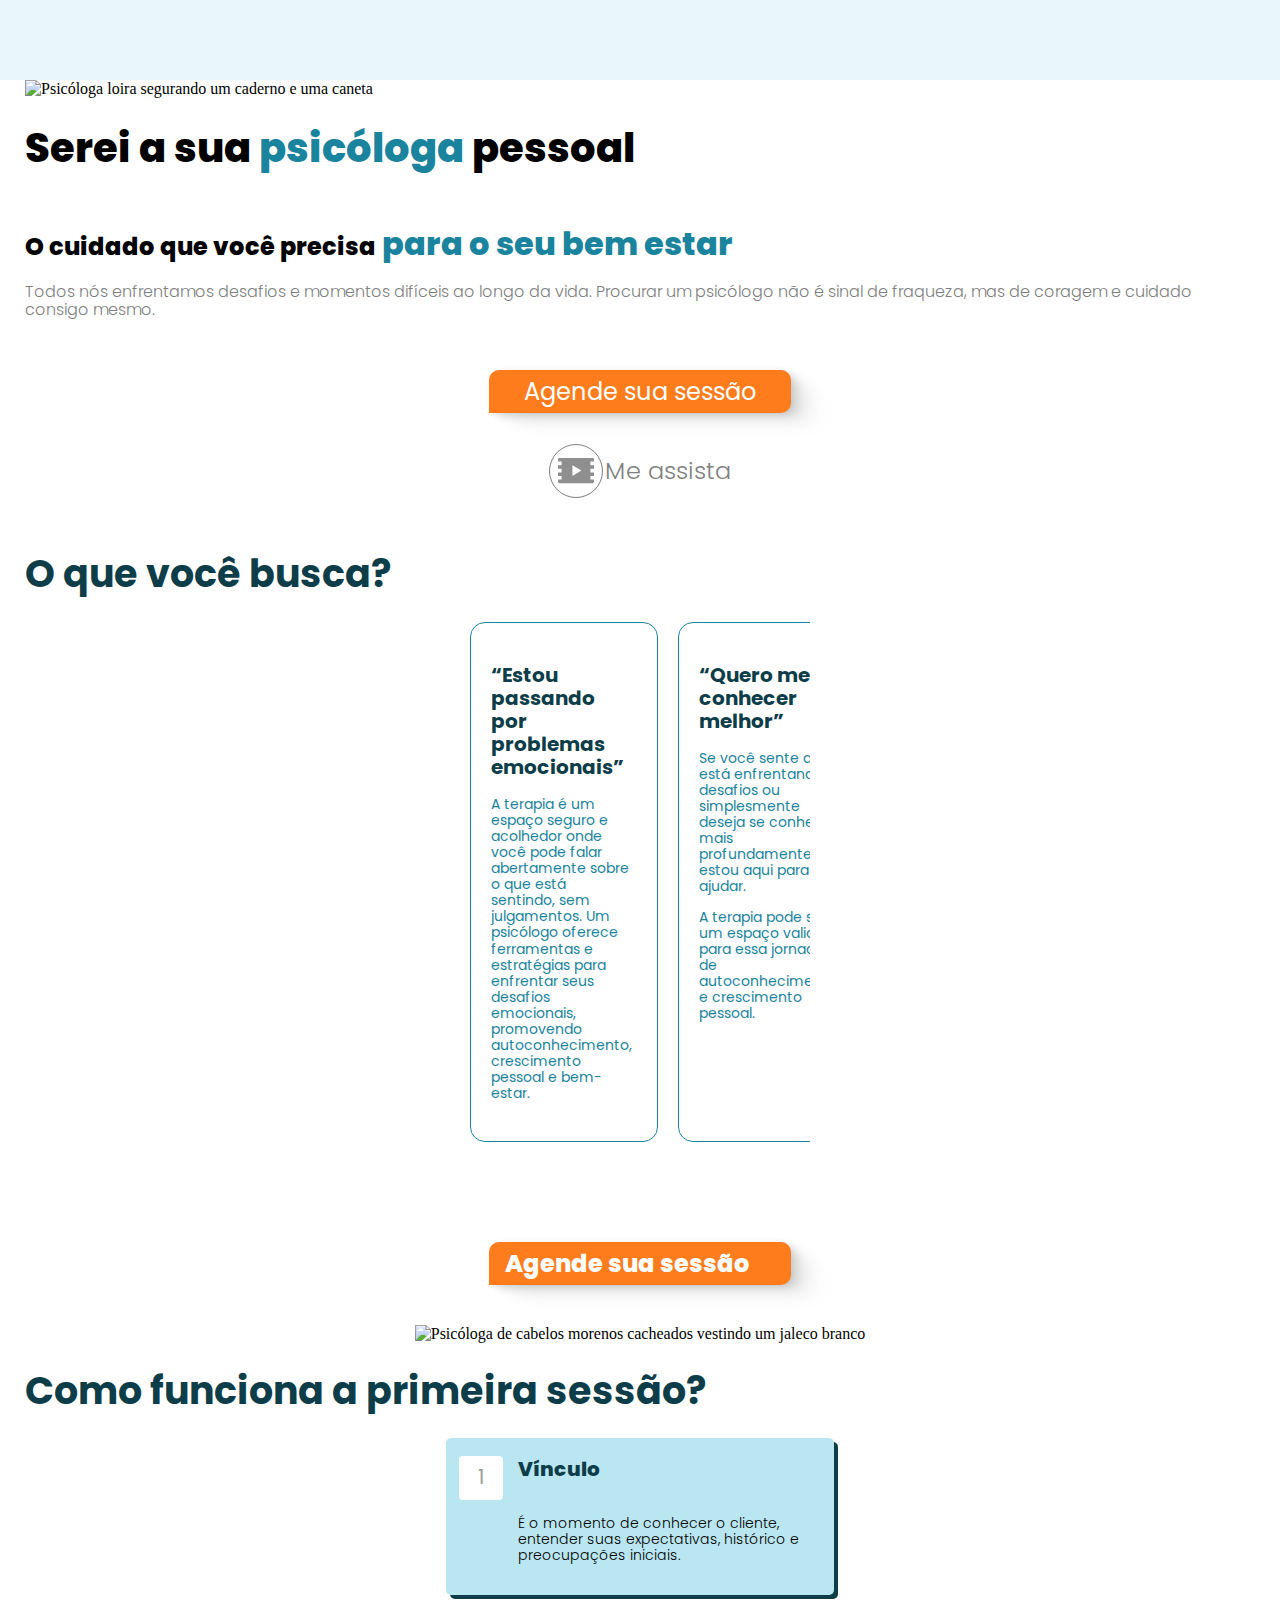
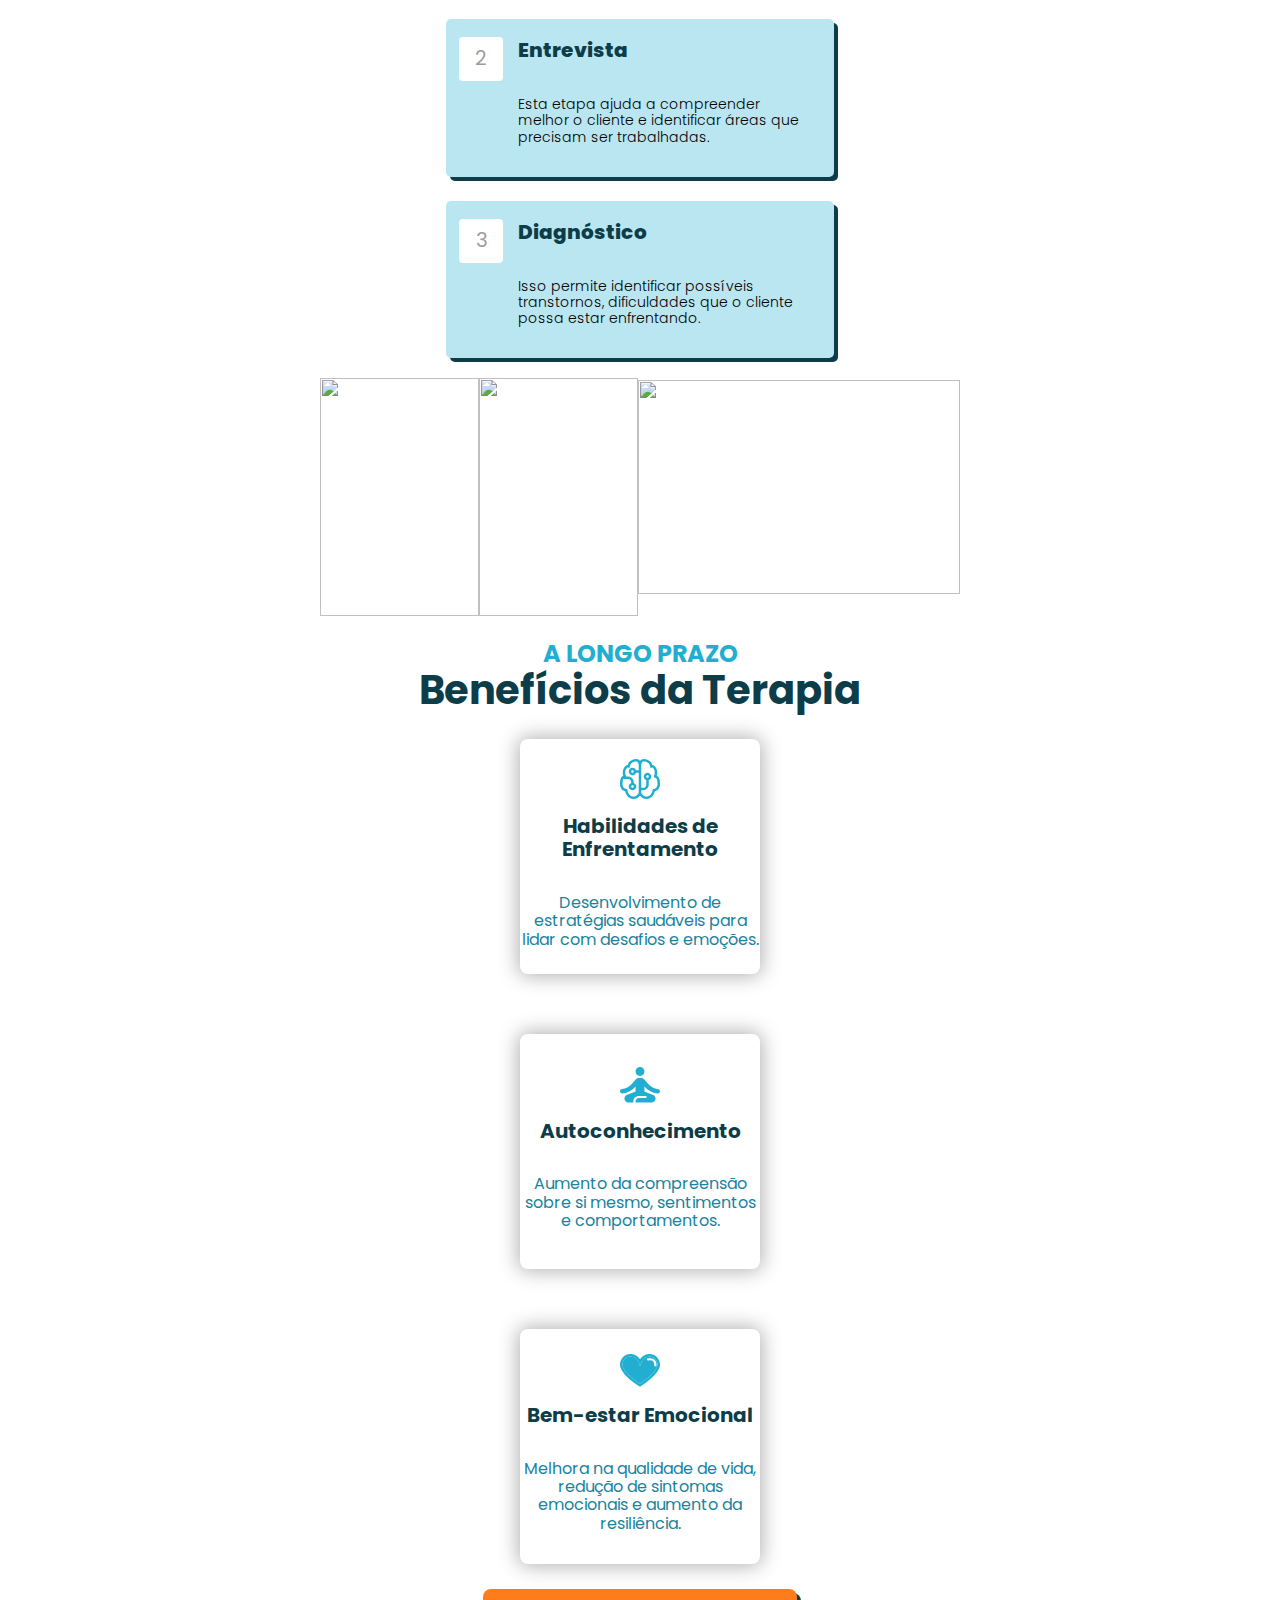
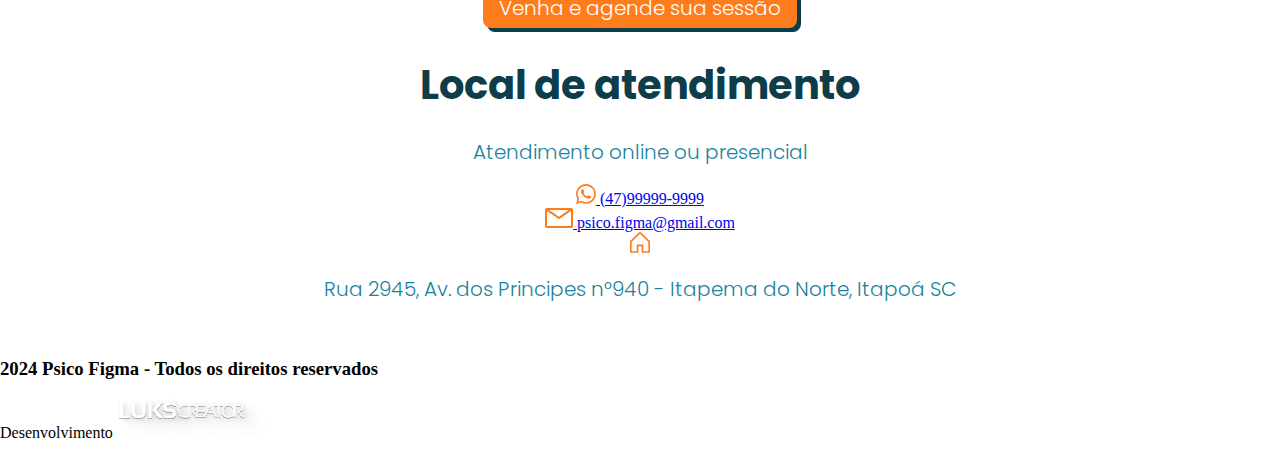
==== index.html @ 9c69c6af "Resolvendo Erro 404, index fora" ====
<!DOCTYPE html>
<html lang="pt-br">
<head>
    <meta charset="UTF-8">
    <meta name="viewport" content="width=device-width, initial-scale=1.0">
    <link rel="stylesheet" href="src/assets/styles/normalize.css">
    <link rel="stylesheet" href="src/assets/styles/index.css">
    <link rel="shortcut icon" href="src/assets/icons/favicon.ico" type="image/x-icon">
    <title>| PsicoFigma |</title>
</head>
<body>
    <header></header>
    <section id="apresentacao">
        <img src="assets/img/psicologa-loira-bg-gr-azul.png" alt="Psicóloga loira segurando um caderno e uma caneta">
        <div class="container_apresentacao">
            <h1 class="apresentacao__titulo">Serei a sua <span>psicóloga</span> pessoal</h1>
            <h2 class="apresentacao__subtitulo"><span>O cuidado que você precisa</span> para o seu bem estar</h2>
            <p class="apresentacao__texto">Todos nós enfrentamos desafios e momentos difíceis ao longo da vida. Procurar um psicólogo não é sinal de fraqueza, mas de coragem e cuidado consigo mesmo.</p>
            <a href="" class="btn__agenda btn-apresentacao">Agende sua sessão</a>
            <div class="btn__video">
                <svg width="54" height="54" viewBox="0 0 54 54" fill="none" xmlns="http://www.w3.org/2000/svg">
                    <path d="M45 17.6V15.4382C45.0002 15.2493 44.9632 15.0621 44.891 14.8875C44.8188 14.7129 44.7129 14.5543 44.5793 14.4207C44.4457 14.2871 44.2871 14.1812 44.1125 14.109C43.9379 14.0368 43.7507 13.9998 43.5618 14H10.4418C10.2527 13.9998 10.0654 14.0368 9.8906 14.1089C9.7158 14.1811 9.55692 14.2869 9.42304 14.4205C9.28916 14.554 9.18289 14.7127 9.1103 14.8873C9.03772 15.0619 9.00024 15.2491 9 15.4382V17.6H12.6V21.2H9V24.8H12.6V28.4H9V32H12.6V35.6H9V37.7582C8.99976 37.9476 9.0369 38.1352 9.10927 38.3102C9.18164 38.4853 9.28784 38.6443 9.42177 38.7782C9.5557 38.9122 9.71473 39.0184 9.88977 39.0907C10.0648 39.1631 10.2524 39.2002 10.4418 39.2H43.5618C43.7509 39.1998 43.9381 39.1623 44.1127 39.0897C44.2873 39.0171 44.446 38.9108 44.5795 38.777C44.7131 38.6431 44.8189 38.4842 44.8911 38.3094C44.9632 38.1346 45.0002 37.9473 45 37.7582V35.6H41.4V32H45V28.4H41.4V24.8H45V21.2H41.4V17.6H45ZM23.4 32V21.2L32.4 26.6L23.4 32Z" fill="#8F8F8F"/>
                <circle cx="27" cy="27" r="26.5" stroke="#7F7F7F"/>
                </svg>
                <p>Me assista</p>
            </div>
        </div>
    </section>
    <main>
        <section id="buscaPsicologa">
            <h1 class="busca__titulo">O que você busca?</h1>
            <div class="container__card">
                <div id="card__slider">
                    <div class="card_buscar">
                        <h2 class="buscar__descricao">“Estou passando por
                            problemas emocionais”</h2>
                        <p class="card__solucao">A terapia é um espaço seguro e acolhedor onde você pode falar abertamente sobre o que está sentindo, sem julgamentos. Um psicólogo oferece ferramentas e estratégias para enfrentar seus desafios emocionais, promovendo autoconhecimento, crescimento pessoal e bem-estar.</p>
                    </div>
                    <div class="card_buscar">
                        <h2 class="buscar__descricao">“Quero me conhecer
                            melhor”</h2>
                            <p class="card__solucao">Se você sente que está enfrentando desafios ou simplesmente deseja se conhecer mais profundamente, estou aqui para ajudar.</p>
                            <p class="card__solucao">A terapia pode ser um espaço valioso para essa jornada de autoconhecimento e crescimento pessoal.</p>
                    </div>
                </div>
                <a href="" class="btn__agenda btn-buscar">Agende sua sessão</a>
            </div>
            <div class="psicologa">
                <img src="assets/img/psicologa-morena.png" alt="Psicóloga de cabelos morenos cacheados vestindo um jaleco branco">
            </div>
        </section>
        <section id="primeiraSessao">
            <h1 class="ps__titulo">Como funciona a primeira sessão?</h1>
            <div class="container__pSessao">
                <div class="pSessao__cards">
                    <div class="card__item">
                        <div class="num_espaco"><span>1</span></div>
                        <div class="item__session">
                            <h3>Vínculo</h3>
                            <p>É o momento de conhecer o cliente, entender suas expectativas, histórico e preocupações iniciais.</p>
                        </div>
                    </div>
                    <span><img src="assets/img/flecha.png" alt="Flecha para o outro card"></span>
                    <div class="card__item">
                        <div class="num_espaco"><span>2</span></div>
                        <div class="item__session">
                            <h3>Entrevista</h3>
                            <p>Esta etapa ajuda a compreender melhor o cliente e identificar áreas que precisam ser trabalhadas.</p>
                        </div>
                    </div>
                    <span><img src="assets/img/flecha.png" alt="Flecha para o outro card"></span>
                    <div class="card__item">
                        <div class="num_espaco"><span>3</span></div>
                        <div class="item__session">
                            <h3>Diagnóstico</h3>
                            <p>Isso permite identificar possíveis transtornos, dificuldades que o cliente possa estar enfrentando.</p>
                        </div>
                    </div>
                </div>
                <div class="container_grid__img">
                    <img class="priImg" src="assets/img/terapia-vista-de-cima.png" alt="">
                    <img class="segImg" src="assets/img/terapia-identificando.png" alt="">
                    <img class="treImg" src="assets/img/terapia-diagnostico.png" alt="">
                </div>
            </div>
        </section>
        <section id="beneficios">
            <h3>A LONGO PRAZO</h3>
            <h1>Benefícios da Terapia</h1>
            <div class="beneficios_card_container">
                <div class="beneficios__card">
                    <svg width="40" height="40" viewBox="0 0 40 40" fill="none" xmlns="http://www.w3.org/2000/svg">
                        <path d="M10.325 1.98352C12.0291 0.690644 14.111 -0.00597107 16.25 0.00101571C16.9885 -0.0148537 17.7191 0.155457 18.3745 0.496246C19.0298 0.837035 19.5889 1.33733 20 1.95102C20.4111 1.33733 20.9702 0.837035 21.6255 0.496246C22.2809 0.155457 23.0115 -0.0148537 23.75 0.00101571C25.889 -0.00597107 27.9709 0.690644 29.675 1.98352C30.9875 3.00352 32 4.41602 32.3575 6.12352C33.1775 6.18602 33.9275 6.52602 34.5575 7.03852C35.5125 7.81352 36.2075 8.97602 36.645 10.206C37.33 12.1185 37.515 14.556 36.805 16.631C36.985 16.716 37.1617 16.816 37.335 16.931C38.0225 17.3885 38.545 18.0435 38.93 18.816C39.6875 20.3285 40 22.4385 40 25.001C40 27.8535 38.9125 29.7685 37.5325 30.951C36.7684 31.6039 35.8682 32.078 34.8975 32.3385C34.6475 33.7335 33.9475 35.3485 32.85 36.7185C31.425 38.506 29.215 40.001 26.25 40.001C23.9 40.001 22.03 38.701 20.815 37.426C20.5234 37.1227 20.2511 36.8012 20 36.4635C19.7489 36.8012 19.4766 37.1227 19.185 37.426C17.97 38.701 16.1025 40.001 13.75 40.001C10.785 40.001 8.5775 38.506 7.15 36.7185C6.12465 35.4448 5.42222 33.9421 5.1025 32.3385C4.13182 32.078 3.23158 31.6039 2.4675 30.951C1.0875 29.7685 0 27.851 0 25.001C0 22.4385 0.315 20.326 1.07 18.816C1.42583 18.0571 1.97612 17.4059 2.665 16.9285C2.83553 16.8195 3.01253 16.721 3.195 16.6335C2.485 14.5535 2.67 12.1185 3.355 10.206C3.7925 8.97602 4.4875 7.81352 5.4425 7.03852C6.0725 6.52602 6.8225 6.18852 7.6425 6.12352C8.0025 4.41602 9.0125 3.00352 10.325 1.98352ZM18.75 6.25102V6.22602L18.745 6.10102C18.7097 5.44908 18.58 4.80571 18.36 4.19102C18.2064 3.72572 17.9412 3.30514 17.5875 2.96602C17.2182 2.64447 16.7391 2.47788 16.25 2.50102C14.6671 2.49376 13.1253 3.00477 11.86 3.95602C10.7 4.85852 10 6.08102 10 7.50102C9.99985 7.69898 9.95269 7.89407 9.86239 8.07024C9.77209 8.2464 9.64125 8.3986 9.48063 8.51431C9.32 8.63002 9.13419 8.70592 8.9385 8.73577C8.7428 8.76562 8.54282 8.74857 8.355 8.68602C7.885 8.53102 7.465 8.61852 7.0175 8.97852C6.5275 9.37852 6.05 10.0885 5.7075 11.046C5.01 13.001 5.0825 15.3685 6.04 16.8085C6.17675 17.0136 6.24981 17.2545 6.25 17.501H8.125C9.61684 17.501 11.0476 18.0937 12.1025 19.1485C13.1574 20.2034 13.75 21.6342 13.75 23.126V23.9635C14.584 24.2584 15.2869 24.8386 15.7345 25.6016C16.1821 26.3646 16.3456 27.2613 16.196 28.1332C16.0464 29.0051 15.5934 29.796 14.9171 30.3661C14.2407 30.9363 13.3846 31.2491 12.5 31.2491C11.6154 31.2491 10.7593 30.9363 10.0829 30.3661C9.40659 29.796 8.95359 29.0051 8.80401 28.1332C8.65442 27.2613 8.81786 26.3646 9.26546 25.6016C9.71306 24.8386 10.416 24.2584 11.25 23.9635V23.126C11.25 21.401 9.85 20.001 8.125 20.001H3.75C3.60056 20.0007 3.45238 19.9736 3.3125 19.921L3.305 19.936C2.81 20.9235 2.5 22.5635 2.5 25.001C2.5 27.1485 3.2875 28.3585 4.095 29.051C4.9625 29.796 5.925 30.001 6.25 30.001C6.58152 30.001 6.89946 30.1327 7.13388 30.3671C7.3683 30.6016 7.5 30.9195 7.5 31.251C7.5 32.171 8 33.7785 9.1 35.1585C10.1725 36.496 11.715 37.501 13.75 37.501C15.15 37.501 16.405 36.7185 17.375 35.701C17.8525 35.201 18.225 34.6835 18.4675 34.2585C18.5776 34.0699 18.6721 33.8726 18.75 33.6685V13.751H16.0375C15.7426 14.585 15.1624 15.288 14.3994 15.7356C13.6364 16.1832 12.7397 16.3466 11.8678 16.197C10.996 16.0474 10.205 15.5944 9.63487 14.9181C9.06469 14.2418 8.75197 13.3856 8.75197 12.501C8.75197 11.6164 9.06469 10.7603 9.63487 10.0839C10.205 9.40761 10.996 8.95461 11.8678 8.80502C12.7397 8.65543 13.6364 8.81888 14.3994 9.26648C15.1624 9.71407 15.7426 10.417 16.0375 11.251H18.75V6.25102ZM21.25 31.2485V33.666L21.28 33.7485C21.3267 33.8735 21.41 34.0427 21.53 34.256C21.7775 34.681 22.1475 35.1985 22.6225 35.6985C23.595 36.716 24.8525 37.4985 26.25 37.4985C28.285 37.4985 29.8275 36.4935 30.9 35.156C32 33.776 32.5 32.1685 32.5 31.2485C32.5 30.917 32.6317 30.5991 32.8661 30.3646C33.1005 30.1302 33.4185 29.9985 33.75 29.9985C34.075 29.9985 35.0375 29.7935 35.905 29.0485C36.7125 28.356 37.5 27.146 37.5 24.9985C37.5 22.561 37.1875 20.9235 36.695 19.9335C36.5326 19.5634 36.2735 19.2439 35.945 19.0085C35.6633 18.829 35.3338 18.7392 35 18.751C34.7739 18.7509 34.5521 18.6895 34.3581 18.5732C34.1642 18.457 34.0054 18.2904 33.8987 18.091C33.7919 17.8917 33.7413 17.6671 33.7521 17.4413C33.7629 17.2154 33.8347 16.9968 33.96 16.8085C34.92 15.3685 34.99 13.001 34.2925 11.046C33.95 10.0885 33.4725 9.37602 32.9825 8.97852C32.535 8.61852 32.115 8.52852 31.645 8.68602C31.4572 8.74857 31.2572 8.76562 31.0615 8.73577C30.8658 8.70592 30.68 8.63002 30.5194 8.51431C30.3588 8.3986 30.2279 8.2464 30.1376 8.07024C30.0473 7.89407 30.0002 7.69898 30 7.50102C30 6.08102 29.3 4.85852 28.1375 3.95602C26.8729 3.00529 25.3321 2.4943 23.75 2.50102C23.2609 2.47788 22.7818 2.64447 22.4125 2.96602C22.0579 3.30486 21.7918 3.72547 21.6375 4.19102C21.4004 4.84427 21.2695 5.53133 21.25 6.22602V28.751H23.125C24.85 28.751 26.25 27.351 26.25 25.626V21.0385C25.416 20.7436 24.7131 20.1634 24.2655 19.4004C23.8179 18.6374 23.6544 17.7407 23.804 16.8689C23.9536 15.997 24.4066 15.2061 25.0829 14.6359C25.7593 14.0657 26.6154 13.753 27.5 13.753C28.3846 13.753 29.2407 14.0657 29.9171 14.6359C30.5934 15.2061 31.0464 15.997 31.196 16.8689C31.3456 17.7407 31.1821 18.6374 30.7345 19.4004C30.2869 20.1634 29.584 20.7436 28.75 21.0385V25.626C28.75 27.1179 28.1574 28.5486 27.1025 29.6035C26.0476 30.6584 24.6168 31.251 23.125 31.251L21.25 31.2485ZM11.25 12.501C11.25 12.8325 11.3817 13.1505 11.6161 13.3849C11.8505 13.6193 12.1685 13.751 12.5 13.751C12.8315 13.751 13.1495 13.6193 13.3839 13.3849C13.6183 13.1505 13.75 12.8325 13.75 12.501C13.75 12.1695 13.6183 11.8516 13.3839 11.6171C13.1495 11.3827 12.8315 11.251 12.5 11.251C12.1685 11.251 11.8505 11.3827 11.6161 11.6171C11.3817 11.8516 11.25 12.1695 11.25 12.501ZM27.5 18.751C27.8315 18.751 28.1495 18.6193 28.3839 18.3849C28.6183 18.1505 28.75 17.8325 28.75 17.501C28.75 17.1695 28.6183 16.8516 28.3839 16.6171C28.1495 16.3827 27.8315 16.251 27.5 16.251C27.1685 16.251 26.8505 16.3827 26.6161 16.6171C26.3817 16.8516 26.25 17.1695 26.25 17.501C26.25 17.8325 26.3817 18.1505 26.6161 18.3849C26.8505 18.6193 27.1685 18.751 27.5 18.751ZM12.5 26.251C12.1685 26.251 11.8505 26.3827 11.6161 26.6171C11.3817 26.8516 11.25 27.1695 11.25 27.501C11.25 27.8325 11.3817 28.1505 11.6161 28.3849C11.8505 28.6193 12.1685 28.751 12.5 28.751C12.8315 28.751 13.1495 28.6193 13.3839 28.3849C13.6183 28.1505 13.75 27.8325 13.75 27.501C13.75 27.1695 13.6183 26.8516 13.3839 26.6171C13.1495 26.3827 12.8315 26.251 12.5 26.251Z" fill="#22AED1"/>
                    </svg>
                    <h2>Habilidades de Enfrentamento</h2>
                    <p>Desenvolvimento de estratégias saudáveis para lidar com desafios e emoções.</p>
                </div>
                <div class="beneficios__card">
                    <svg width="40" height="36" viewBox="0 0 40 36" fill="none" xmlns="http://www.w3.org/2000/svg">
                        <path d="M20 8.88889C22.4546 8.88889 24.4444 6.89904 24.4444 4.44444C24.4444 1.98985 22.4546 0 20 0C17.5454 0 15.5555 1.98985 15.5555 4.44444C15.5555 6.89904 17.5454 8.88889 20 8.88889Z" fill="#22AED1"/>
                        <path d="M40 24.3111C40 23.2 39.2 22.2444 38.1111 22.1333C33.9333 21.6666 30.3555 19.6222 27.5555 16.2889L24.5778 12.7333C23.7333 11.6889 22.4889 11.1111 21.1778 11.1111H18.8444C17.5333 11.1111 16.2889 11.6889 15.4444 12.7111L12.4666 16.2666C9.68887 19.6 6.08887 21.6444 1.91109 22.1111C0.799979 22.2444 -2.09808e-05 23.2 -2.09808e-05 24.3111C-2.09808e-05 25.6444 1.17776 26.6889 2.51109 26.5333C7.6222 25.9333 12.1111 23.4444 15.5555 19.4444V24.4444L7.19998 27.7778C5.75553 28.3555 4.6222 29.6222 4.46665 31.1778C4.41074 31.7309 4.4714 32.2896 4.6447 32.8178C4.81801 33.346 5.10012 33.832 5.47282 34.2445C5.84553 34.657 6.30056 34.9868 6.80857 35.2126C7.31657 35.4384 7.86627 35.5552 8.4222 35.5555H13.3333V34.4444C13.3333 32.971 13.9186 31.5579 14.9605 30.516C16.0024 29.4742 17.4154 28.8889 18.8889 28.8889H25.5555C26.1778 28.8889 26.6666 29.3778 26.6666 30C26.6666 30.6222 26.1778 31.1111 25.5555 31.1111H18.8889C17.0444 31.1111 15.5555 32.6 15.5555 34.4444V35.5555H31.3333C33.2222 35.5555 35 34.3555 35.4444 32.5111C35.9111 30.5333 34.8444 28.6 33.0444 27.8889L24.4444 24.4444V19.4444C27.9111 23.4444 32.3778 25.9111 37.4889 26.5333C38.8222 26.6666 40 25.6444 40 24.3111Z" fill="#22AED1"/>
                    </svg>                    
                    <h2>Autoconhecimento</h2>
                    <p>Aumento da compreensão sobre si mesmo, sentimentos e comportamentos.</p>
                </div>
                <div class="beneficios__card">
                    <svg width="40" height="33" viewBox="0 0 40 33" fill="none" xmlns="http://www.w3.org/2000/svg">
                        <path d="M29.25 0C27 0 22.5 1.25 20 5.25C17.5 1.25 13 0 10.5 0C4.75 0 0 4.75 0 10.5C0 20.5 18.5 31.75 19.25 32.25L20 32.75L20.75 32.25C21.5 31.75 40 20.25 40 10.5C40 4.75 35.25 0 29.25 0ZM20 29.75C14.5 26.25 2.5 17.25 2.5 10.5C2.5 6 6.25 2.5 10.5 2.5C10.75 2.5 16.75 2.75 18.75 8.5L20 12L21.25 8.5C23.25 2.75 29.25 2.5 29.5 2.5C33.75 2.5 37.5 6 37.5 10.5C37.5 17.25 25.5 26.25 20 29.75Z" fill="#22AED1"/>
                        <path d="M20 29.75C14.5 26.25 2.5 17.25 2.5 10.5C2.5 6 6.25 2.5 10.5 2.5C10.75 2.5 16.75 2.75 18.75 8.5L20 12L21.25 8.5C23.25 2.75 29.25 2.5 29.5 2.5C33.75 2.5 37.5 6 37.5 10.5C37.5 17.25 25.5 26.25 20 29.75Z" fill="#22AED1"/>
                        <path d="M35.3756 11.4045C35.3756 8.86916 35.0587 4.43249 28.0868 5.38333" stroke="white" stroke-width="2.22774" stroke-linecap="round"/>
                    </svg>                    
                    <h2>Bem-estar Emocional</h2>
                    <p>Melhora na qualidade de vida, redução de sintomas emocionais e aumento da resiliência.</p>
                </div>
            </div>
            <a href="" class="btn__agenda btn-beneficios">Venha e agende sua sessão</a>
            <img class="beneficios__img_decorativa" src="assets/img/resolvendo-problema.png" alt="Pessoas confusas que após um tempo conseguem se estabilizar mentalmente.">
            <img class="beneficios__img_decorativa" src="assets/img/crescendo-mentalidade.png" alt="cérebro">
        </section>
        <section id="atendimento">
            <h2>Local de atendimento</h2>
            <p>Atendimento online ou presencial</p>
            <div class="referencias_atendimento">
                <div class="whatsapp">
                    <a href="tel:(47)99999-9999">
                        <svg width="20" height="20" viewBox="0 0 20 20" fill="none" xmlns="http://www.w3.org/2000/svg">
                            <path d="M17 2.91006C16.0832 1.98399 14.9912 1.24973 13.7876 0.750111C12.5841 0.250494 11.2931 -0.00448012 9.99 5.95696e-05C4.53 5.95696e-05 0.0800002 4.45006 0.0800002 9.91006C0.0800002 11.6601 0.54 13.3601 1.4 14.8601L0 20.0001L5.25 18.6201C6.7 19.4101 8.33 19.8301 9.99 19.8301C15.45 19.8301 19.9 15.3801 19.9 9.92006C19.9 7.27006 18.87 4.78006 17 2.91006ZM9.99 18.1501C8.51 18.1501 7.06 17.7501 5.79 17.0001L5.49 16.8201L2.37 17.6401L3.2 14.6001L3 14.2901C2.17775 12.977 1.74114 11.4593 1.74 9.91006C1.74 5.37006 5.44 1.67006 9.98 1.67006C12.18 1.67006 14.25 2.53006 15.8 4.09006C16.5675 4.85402 17.1757 5.76272 17.5894 6.76348C18.0031 7.76425 18.214 8.83717 18.21 9.92006C18.23 14.4601 14.53 18.1501 9.99 18.1501ZM14.51 11.9901C14.26 11.8701 13.04 11.2701 12.82 11.1801C12.59 11.1001 12.43 11.0601 12.26 11.3001C12.09 11.5501 11.62 12.1101 11.48 12.2701C11.34 12.4401 11.19 12.4601 10.94 12.3301C10.69 12.2101 9.89 11.9401 8.95 11.1001C8.21 10.4401 7.72 9.63006 7.57 9.38006C7.43 9.13006 7.55 9.00006 7.68 8.87006C7.79 8.76006 7.93 8.58006 8.05 8.44006C8.17 8.30006 8.22 8.19006 8.3 8.03006C8.38 7.86006 8.34 7.72006 8.28 7.60006C8.22 7.48006 7.72 6.26006 7.52 5.76006C7.32 5.28006 7.11 5.34006 6.96 5.33006H6.48C6.31 5.33006 6.05 5.39006 5.82 5.64006C5.6 5.89006 4.96 6.49006 4.96 7.71006C4.96 8.93006 5.85 10.1101 5.97 10.2701C6.09 10.4401 7.72 12.9401 10.2 14.0101C10.79 14.2701 11.25 14.4201 11.61 14.5301C12.2 14.7201 12.74 14.6901 13.17 14.6301C13.65 14.5601 14.64 14.0301 14.84 13.4501C15.05 12.8701 15.05 12.3801 14.98 12.2701C14.91 12.1601 14.76 12.1101 14.51 11.9901Z" fill="#FF7C1D"/>
                        </svg>
                        (47)99999-9999
                    </a>
                </div>
                <div class="email">
                    <a href="mailto:psico.figma@gmail.com">
                        <svg width="28" height="20" viewBox="0 0 28 20" fill="none" xmlns="http://www.w3.org/2000/svg">
                            <path d="M26 0H2C1.46957 0 0.960859 0.210714 0.585786 0.585786C0.210714 0.960859 0 1.46957 0 2V18C0 18.5304 0.210714 19.0391 0.585786 19.4142C0.960859 19.7893 1.46957 20 2 20H26C26.5304 20 27.0391 19.7893 27.4142 19.4142C27.7893 19.0391 28 18.5304 28 18V2C28 1.46957 27.7893 0.960859 27.4142 0.585786C27.0391 0.210714 26.5304 0 26 0ZM23.8 2L14 8.78L4.2 2H23.8ZM2 18V2.91L13.43 10.82C13.5974 10.9361 13.7963 10.9984 14 10.9984C14.2037 10.9984 14.4026 10.9361 14.57 10.82L26 2.91V18H2Z" fill="#FF7C1D"/>
                        </svg>
                        psico.figma@gmail.com
                    </a>
                </div>
                <div class="endereco">
                    <svg width="20" height="21" viewBox="0 0 20 21" fill="none" xmlns="http://www.w3.org/2000/svg">
                        <path d="M19.5114 8.82109L11.1781 0.487769C10.8656 0.175445 10.4418 0 10 0C9.55816 0 9.13441 0.175445 8.82188 0.487769L0.488551 8.82109C0.333035 8.97546 0.209759 9.15919 0.125889 9.36163C0.0420193 9.56406 -0.000769433 9.78114 1.04724e-05 10.0003V20.0002C1.04724e-05 20.2213 0.0878079 20.4332 0.244088 20.5895C0.400368 20.7458 0.612329 20.8336 0.833343 20.8336H7.5C7.72102 20.8336 7.93298 20.7458 8.08926 20.5895C8.24554 20.4332 8.33333 20.2213 8.33333 20.0002V14.1669H11.6667V20.0002C11.6667 20.2213 11.7545 20.4332 11.9107 20.5895C12.067 20.7458 12.279 20.8336 12.5 20.8336H19.1667C19.3877 20.8336 19.5996 20.7458 19.7559 20.5895C19.9122 20.4332 20 20.2213 20 20.0002V10.0003C20.0008 9.78114 19.958 9.56406 19.8741 9.36163C19.7902 9.15919 19.667 8.97546 19.5114 8.82109ZM18.3333 19.1669H13.3333V13.3336C13.3333 13.1126 13.2455 12.9006 13.0893 12.7443C12.933 12.5881 12.721 12.5003 12.5 12.5003H7.5C7.27899 12.5003 7.06703 12.5881 6.91075 12.7443C6.75447 12.9006 6.66667 13.1126 6.66667 13.3336V19.1669H1.66668V10.0003L10 1.66693L18.3333 10.0003V19.1669Z" fill="#FF7C1D"/>
                    </svg>
                    <p>Rua 2945, Av. dos Principes n°940 - Itapema do Norte, Itapoá SC</p>
                </div>
            </div>
            <img src="assets/img/local-atendimento.png" alt="">
        </section>
    </main>
    <footer>
        <h3>2024 Psico Figma - Todos os direitos reservados</h3>
        <p>Desenvolvimento 
            <a href="">
                <svg width="166" height="40" viewBox="0 0 166 40" fill="none" xmlns="http://www.w3.org/2000/svg">
            <g filter="url(#filter0_ddddd_182_266)">
            <path d="M71.4195 18.6786C70.2805 19.0291 69.1123 19.2043 67.9149 19.2043C63.5343 19.2043 61.344 17.0286 61.344 12.6771C61.344 8.55932 63.5343 6.50041 67.9149 6.50041C69.1123 6.50041 70.2805 6.67564 71.4195 7.02609V7.81461C70.2805 7.46415 69.1707 7.28893 68.0902 7.28893C64.206 7.28893 62.2639 9.085 62.2639 12.6771C62.2639 16.5029 64.206 18.4158 68.0902 18.4158C69.1707 18.4158 70.2805 18.2406 71.4195 17.8901V18.6786ZM71.4987 19.1167V6.58802H76.6678C78.9341 6.58802 80.0672 7.58973 80.0672 9.59315C80.0672 11.3279 78.8377 12.5574 76.3787 13.2817L80.6104 19.1167H79.3488L75.1872 13.3079V12.6859C77.7572 12.3062 79.0422 11.2987 79.0422 9.66324C79.0422 8.1563 78.2011 7.40283 76.5189 7.40283H72.4186V19.1167H71.4987ZM87.9528 6.58802V7.37654H80.6458V12.3705H87.6549V13.159H80.6458V18.3282H88.0754V19.1167H79.7259V6.58802H87.9528ZM87.9444 19.1167H86.9631L92.6317 6.58802H93.7268L99.4217 19.1167H98.3265L96.4691 14.9113H90.8531L91.1247 14.1228H96.1274L93.1223 7.30645L87.9444 19.1167ZM106.633 6.58802V7.37654H102.34V19.1167H101.42V7.37654H97.2142V6.58802H106.633ZM106.098 12.8173C106.098 16.5496 107.86 18.4158 111.382 18.4158C114.839 18.4158 116.568 16.5496 116.568 12.8173C116.568 9.13172 114.839 7.28893 111.382 7.28893C107.86 7.28893 106.098 9.13172 106.098 12.8173ZM105.091 12.8699C105.091 8.62357 107.188 6.50041 111.382 6.50041C115.511 6.50041 117.576 8.62357 117.576 12.8699C117.576 17.0928 115.511 19.2043 111.382 19.2043C107.188 19.2043 105.091 17.0928 105.091 12.8699ZM117.348 19.1167V6.58802H122.518C124.784 6.58802 125.917 7.58973 125.917 9.59315C125.917 11.3279 124.687 12.5574 122.228 13.2817L126.46 19.1167H125.199L121.037 13.3079V12.6859C123.607 12.3062 124.892 11.2987 124.892 9.66324C124.892 8.1563 124.051 7.40283 122.369 7.40283H118.268V19.1167H117.348Z" fill="white"/>
            <path d="M5.85881 4.33915V17.4811H12.0793V20H2.95663V4.33915H5.85881ZM14.8282 13.8452V4.33915H17.7304V13.8452C17.7304 16.3422 19.0081 17.5906 21.5635 17.5906C24.1188 17.5906 25.3965 16.3422 25.3965 13.8452V4.33915H28.2987V13.8452C28.2987 18.0214 26.0536 20.1095 21.5635 20.1095C17.0733 20.1095 14.8282 18.0214 14.8282 13.8452ZM34.4864 4.33915V20H31.5842V4.33915H34.4864ZM45.5037 4.33915L38.8232 11.6439L46.2047 20H42.1854L36.1291 12.6843V10.8006L41.9554 4.33915H45.5037ZM47.037 19.3429V16.7145C48.6067 17.2986 50.3809 17.5906 52.3595 17.5906C54.7615 17.5906 55.9626 16.7875 55.9626 15.1813C55.9626 14.0131 55.2252 13.429 53.7503 13.429H51.2972C48.092 13.429 46.4894 11.9688 46.4894 9.04836C46.4894 5.83588 48.771 4.22964 53.3342 4.22964C55.0864 4.22964 56.7474 4.48518 58.3172 4.99625V7.62465C56.7474 7.04056 55.0864 6.74852 53.3342 6.74852C50.7058 6.74852 49.3916 7.51513 49.3916 9.04836C49.3916 10.2165 50.0268 10.8006 51.2972 10.8006H53.7503C57.1599 10.8006 58.8647 12.2608 58.8647 15.1813C58.8647 18.4668 56.6963 20.1095 52.3595 20.1095C50.3809 20.1095 48.6067 19.854 47.037 19.3429Z" fill="white"/>
            </g>
            <defs>
            <filter id="filter0_ddddd_182_266" x="0.445662" y="0.881783" width="164.795" height="49.3594" filterUnits="userSpaceOnUse" color-interpolation-filters="sRGB">
            <feFlood flood-opacity="0" result="BackgroundImageFix"/>
            <feColorMatrix in="SourceAlpha" type="matrix" values="0 0 0 0 0 0 0 0 0 0 0 0 0 0 0 0 0 0 127 0" result="hardAlpha"/>
            <feOffset dx="1.67398" dy="1.11598"/>
            <feGaussianBlur stdDeviation="2.09247"/>
            <feColorMatrix type="matrix" values="0 0 0 0 0 0 0 0 0 0 0 0 0 0 0 0 0 0 0.1 0"/>
            <feBlend mode="normal" in2="BackgroundImageFix" result="effect1_dropShadow_182_266"/>
            <feColorMatrix in="SourceAlpha" type="matrix" values="0 0 0 0 0 0 0 0 0 0 0 0 0 0 0 0 0 0 127 0" result="hardAlpha"/>
            <feOffset dx="6.41691" dy="4.46394"/>
            <feGaussianBlur stdDeviation="3.90595"/>
            <feColorMatrix type="matrix" values="0 0 0 0 0 0 0 0 0 0 0 0 0 0 0 0 0 0 0.09 0"/>
            <feBlend mode="normal" in2="effect1_dropShadow_182_266" result="effect2_dropShadow_182_266"/>
            <feColorMatrix in="SourceAlpha" type="matrix" values="0 0 0 0 0 0 0 0 0 0 0 0 0 0 0 0 0 0 127 0" result="hardAlpha"/>
            <feOffset dx="14.7868" dy="9.76486"/>
            <feGaussianBlur stdDeviation="5.30093"/>
            <feColorMatrix type="matrix" values="0 0 0 0 0 0 0 0 0 0 0 0 0 0 0 0 0 0 0.05 0"/>
            <feBlend mode="normal" in2="effect2_dropShadow_182_266" result="effect3_dropShadow_182_266"/>
            <feColorMatrix in="SourceAlpha" type="matrix" values="0 0 0 0 0 0 0 0 0 0 0 0 0 0 0 0 0 0 127 0" result="hardAlpha"/>
            <feOffset dx="26.2256" dy="17.5768"/>
            <feGaussianBlur stdDeviation="6.27741"/>
            <feColorMatrix type="matrix" values="0 0 0 0 0 0 0 0 0 0 0 0 0 0 0 0 0 0 0.01 0"/>
            <feBlend mode="normal" in2="effect3_dropShadow_182_266" result="effect4_dropShadow_182_266"/>
            <feColorMatrix in="SourceAlpha" type="matrix" values="0 0 0 0 0 0 0 0 0 0 0 0 0 0 0 0 0 0 127 0" result="hardAlpha"/>
            <feOffset dy="1.11598"/>
            <feGaussianBlur stdDeviation="0.557992"/>
            <feComposite in2="hardAlpha" operator="out"/>
            <feColorMatrix type="matrix" values="0 0 0 0 0 0 0 0 0 0 0 0 0 0 0 0 0 0 0.25 0"/>
            <feBlend mode="normal" in2="effect4_dropShadow_182_266" result="effect5_dropShadow_182_266"/>
            <feBlend mode="normal" in="SourceGraphic" in2="effect5_dropShadow_182_266" result="shape"/>
            </filter>
            </defs>
                </svg>
            </a>
        </p>
    </footer>
</body>
</html>
---- src/assets/styles/index.css ----
@charset "UTF-8";

@import url('https://fonts.googleapis.com/css2?family=Poppins:wght@100;200;300;400;500;600;700;800;900&display=swap');

@import url(css/var/variaveis.css);
@import url(css/components/apresentacao.css);
@import url(css/components/header.css);
@import url(css/components/buscaPsico.css);
@import url(css/components/primSessao.css);
@import url(css/components/beneficios.css);
@import url(css/components/localAtend.css);

section {
    padding: 0  1.5625rem;
}


.btn__agenda {
    background-color: var(--bg-destaque);
    color: var(--texto-cor-branco);
    font-family: var(--texto-Poppins);
    text-decoration: none;
  }
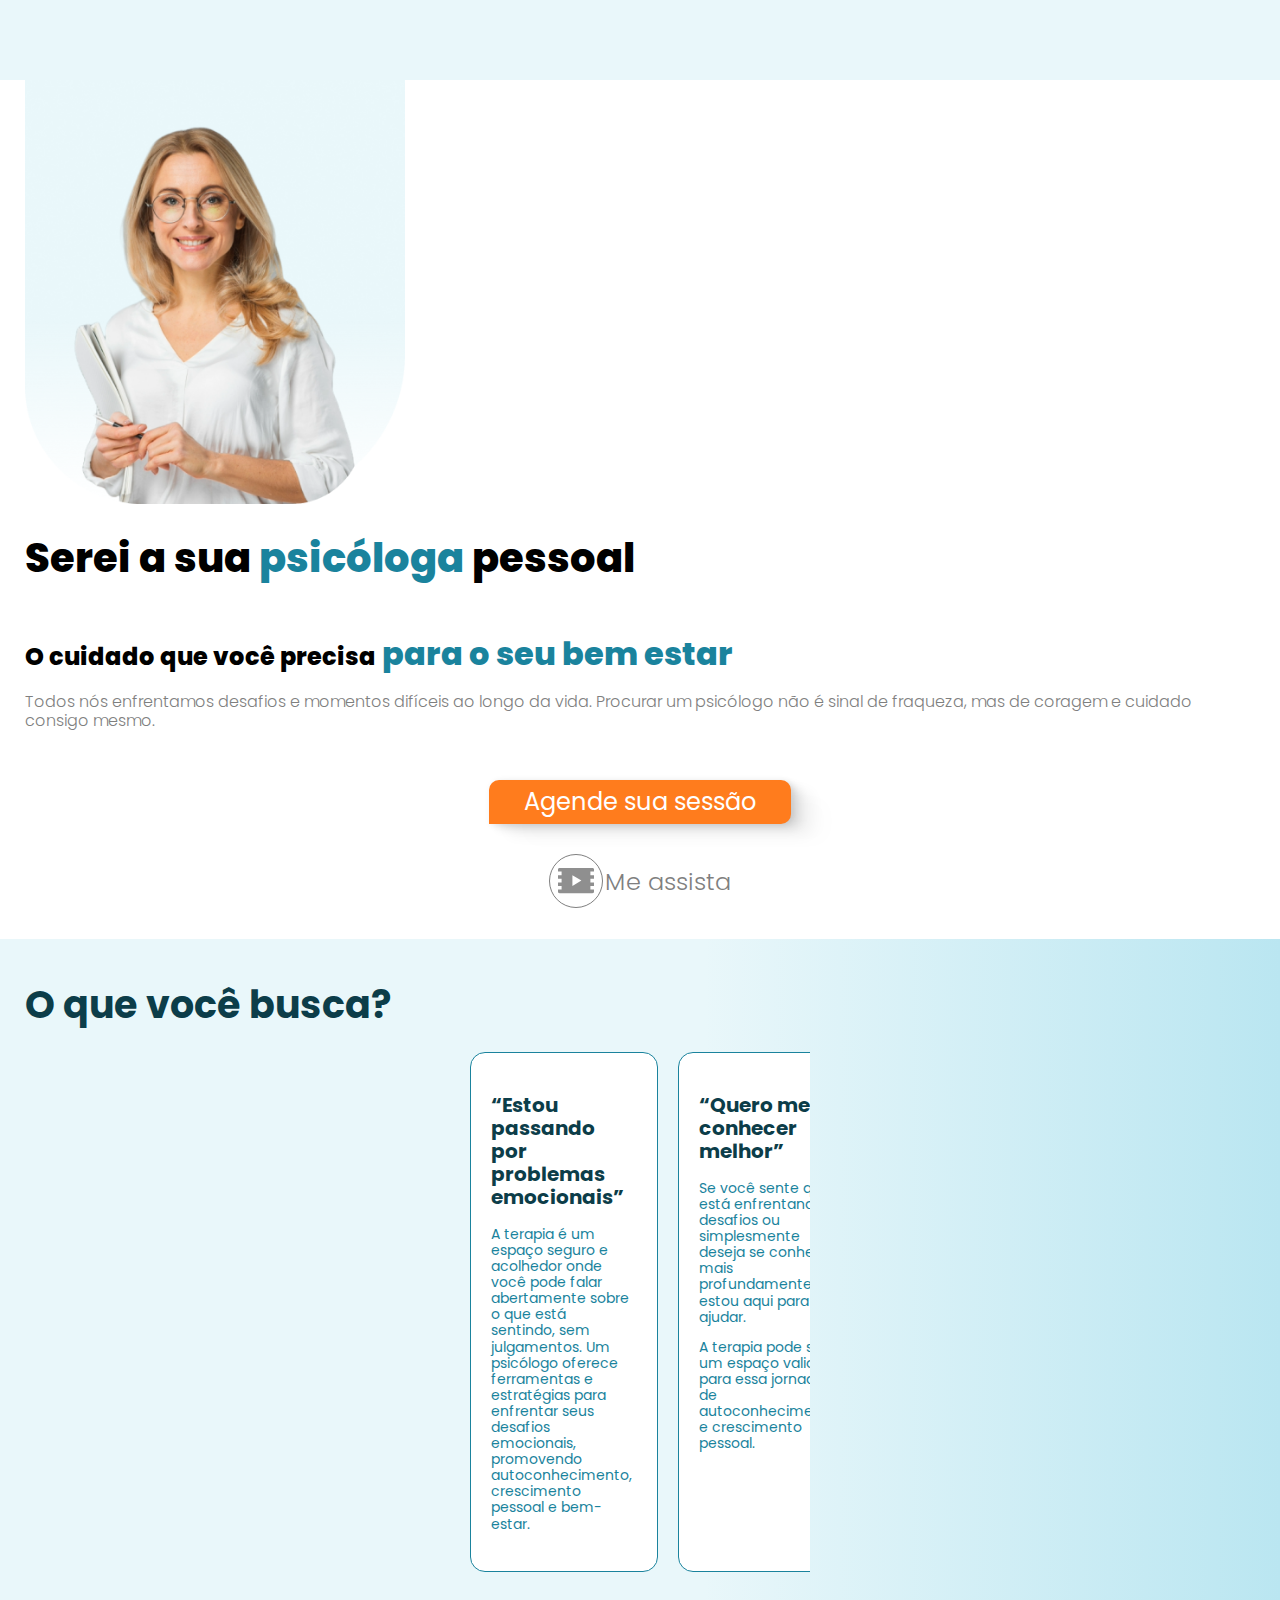
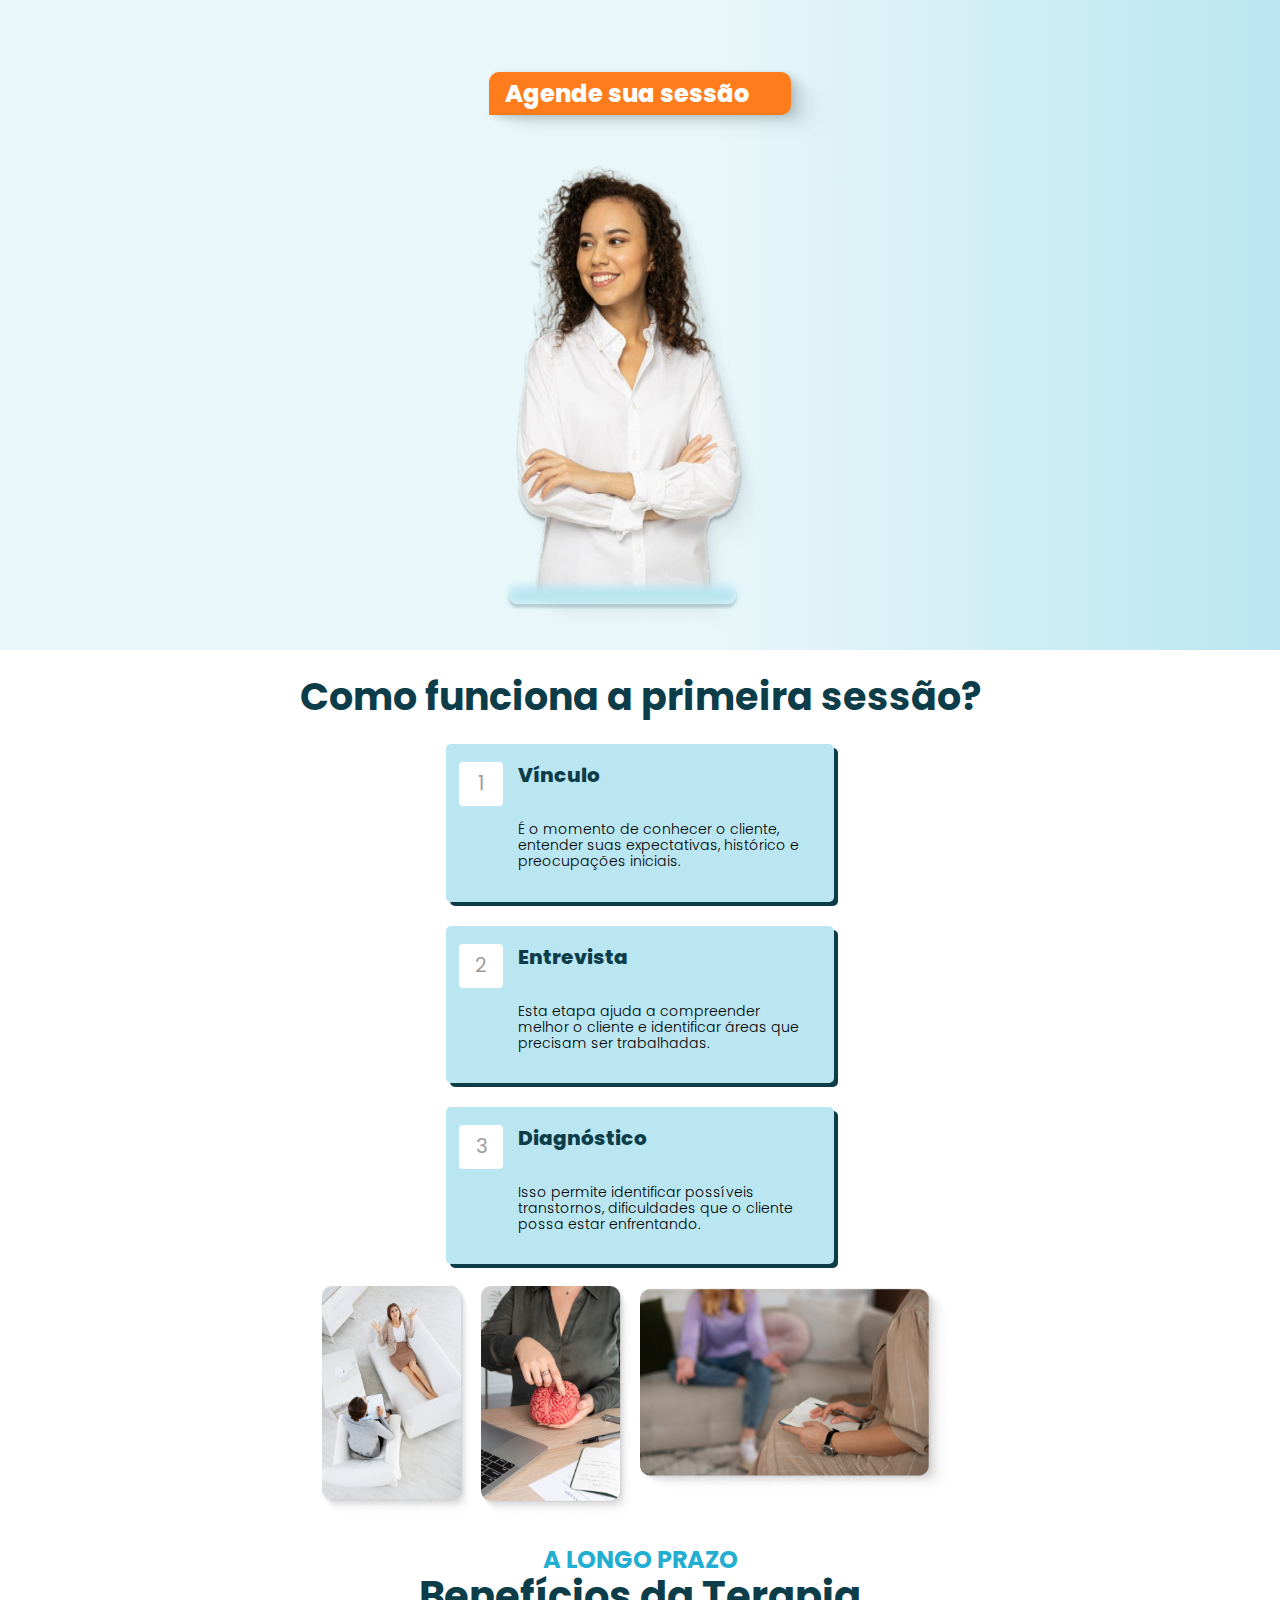
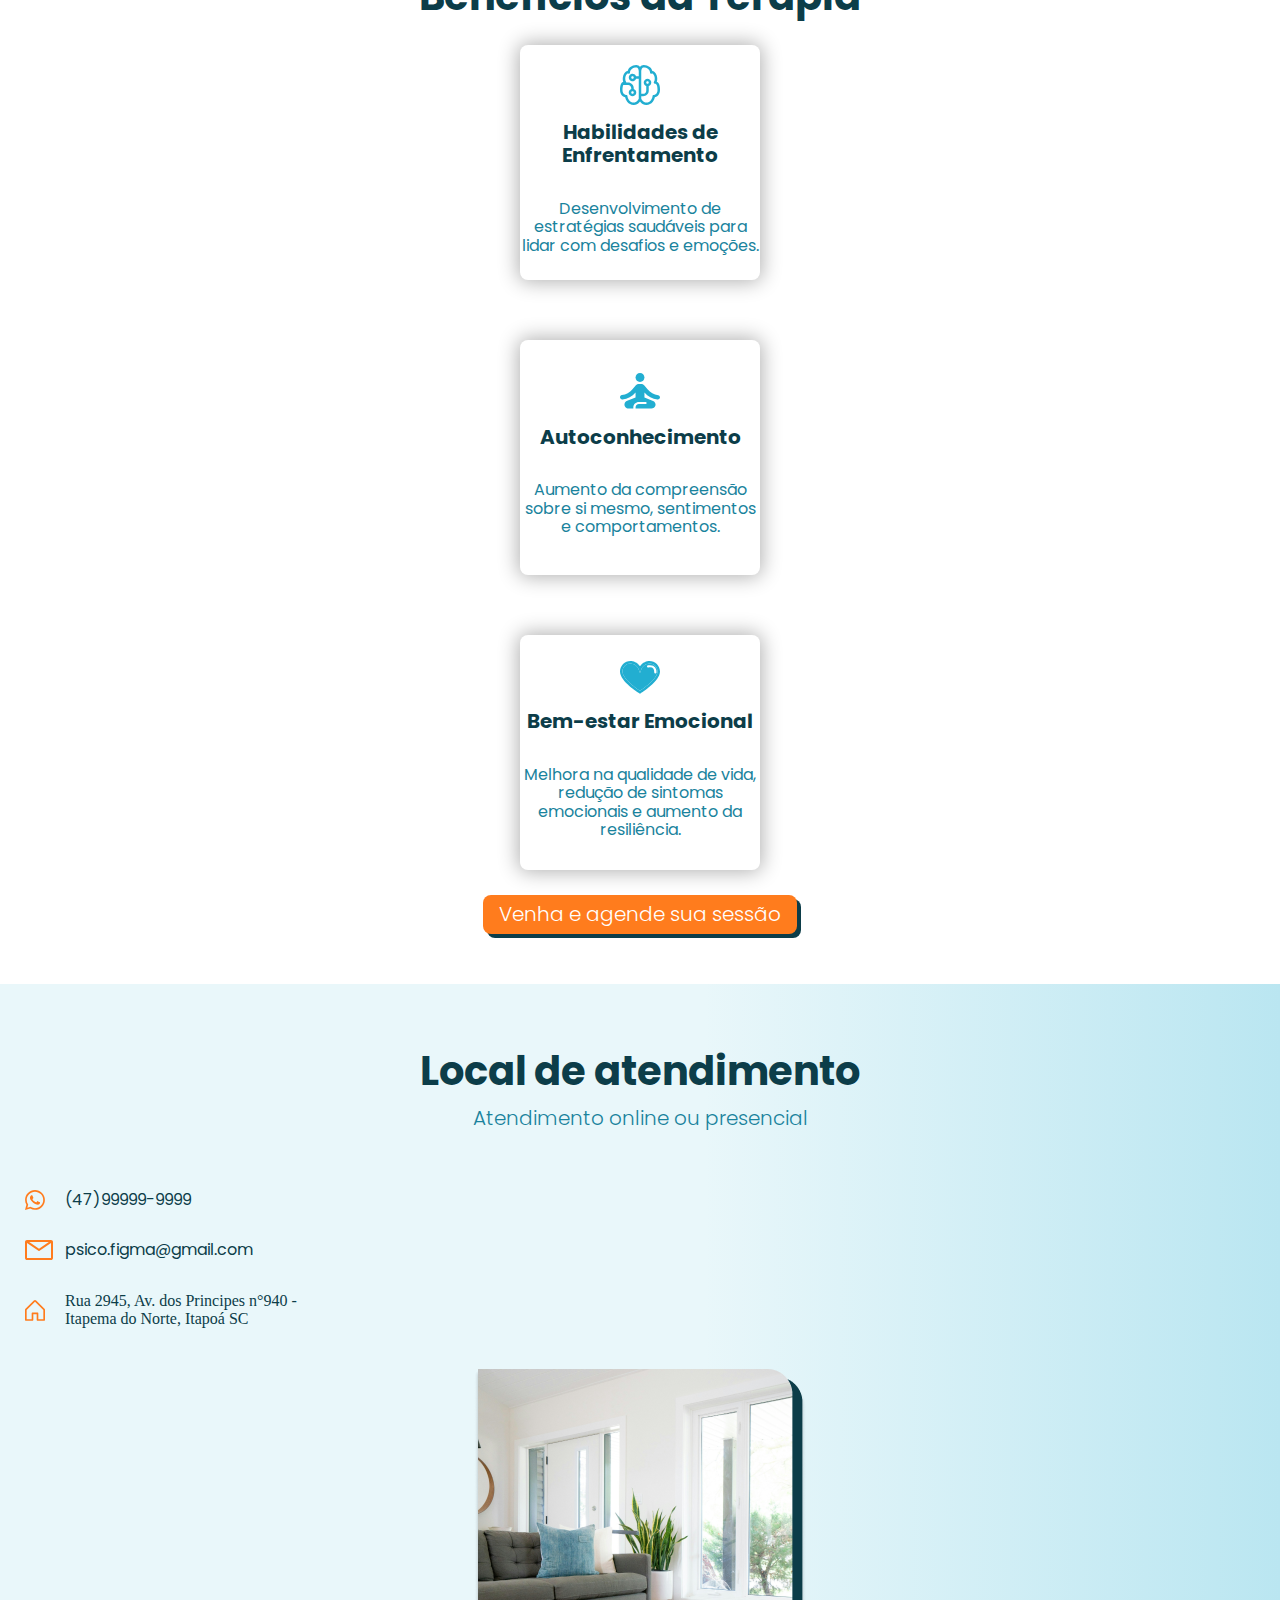
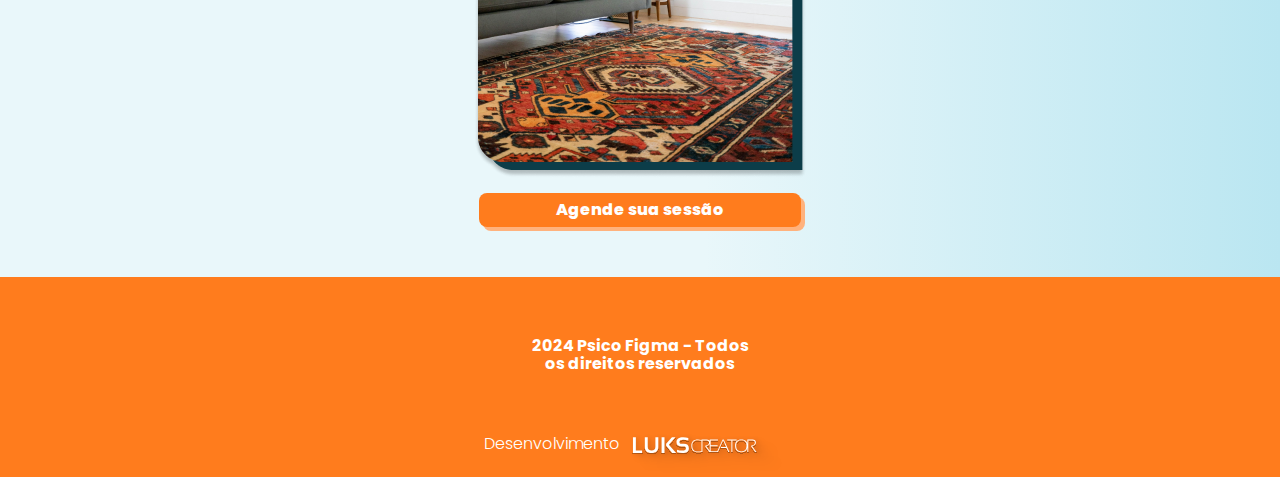
==== commit b3780e68: "Finalizando mobile first" ====
--- a/index.html
+++ b/index.html
@@ -1,5 +1,6 @@
 <!DOCTYPE html>
 <html lang="pt-br">
+
 <head>
     <meta charset="UTF-8">
     <meta name="viewport" content="width=device-width, initial-scale=1.0">
@@ -8,19 +9,24 @@
     <link rel="shortcut icon" href="src/assets/icons/favicon.ico" type="image/x-icon">
     <title>| PsicoFigma |</title>
 </head>
+
 <body>
     <header></header>
     <section id="apresentacao">
-        <img src="assets/img/psicologa-loira-bg-gr-azul.png" alt="Psicóloga loira segurando um caderno e uma caneta">
+        <img src="src/assets/img/psicologa-loira-bg-gr-azul.png"
+            alt="Psicóloga loira segurando um caderno e uma caneta">
         <div class="container_apresentacao">
             <h1 class="apresentacao__titulo">Serei a sua <span>psicóloga</span> pessoal</h1>
             <h2 class="apresentacao__subtitulo"><span>O cuidado que você precisa</span> para o seu bem estar</h2>
-            <p class="apresentacao__texto">Todos nós enfrentamos desafios e momentos difíceis ao longo da vida. Procurar um psicólogo não é sinal de fraqueza, mas de coragem e cuidado consigo mesmo.</p>
+            <p class="apresentacao__texto">Todos nós enfrentamos desafios e momentos difíceis ao longo da vida. Procurar
+                um psicólogo não é sinal de fraqueza, mas de coragem e cuidado consigo mesmo.</p>
             <a href="" class="btn__agenda btn-apresentacao">Agende sua sessão</a>
             <div class="btn__video">
                 <svg width="54" height="54" viewBox="0 0 54 54" fill="none" xmlns="http://www.w3.org/2000/svg">
-                    <path d="M45 17.6V15.4382C45.0002 15.2493 44.9632 15.0621 44.891 14.8875C44.8188 14.7129 44.7129 14.5543 44.5793 14.4207C44.4457 14.2871 44.2871 14.1812 44.1125 14.109C43.9379 14.0368 43.7507 13.9998 43.5618 14H10.4418C10.2527 13.9998 10.0654 14.0368 9.8906 14.1089C9.7158 14.1811 9.55692 14.2869 9.42304 14.4205C9.28916 14.554 9.18289 14.7127 9.1103 14.8873C9.03772 15.0619 9.00024 15.2491 9 15.4382V17.6H12.6V21.2H9V24.8H12.6V28.4H9V32H12.6V35.6H9V37.7582C8.99976 37.9476 9.0369 38.1352 9.10927 38.3102C9.18164 38.4853 9.28784 38.6443 9.42177 38.7782C9.5557 38.9122 9.71473 39.0184 9.88977 39.0907C10.0648 39.1631 10.2524 39.2002 10.4418 39.2H43.5618C43.7509 39.1998 43.9381 39.1623 44.1127 39.0897C44.2873 39.0171 44.446 38.9108 44.5795 38.777C44.7131 38.6431 44.8189 38.4842 44.8911 38.3094C44.9632 38.1346 45.0002 37.9473 45 37.7582V35.6H41.4V32H45V28.4H41.4V24.8H45V21.2H41.4V17.6H45ZM23.4 32V21.2L32.4 26.6L23.4 32Z" fill="#8F8F8F"/>
-                <circle cx="27" cy="27" r="26.5" stroke="#7F7F7F"/>
+                    <path
+                        d="M45 17.6V15.4382C45.0002 15.2493 44.9632 15.0621 44.891 14.8875C44.8188 14.7129 44.7129 14.5543 44.5793 14.4207C44.4457 14.2871 44.2871 14.1812 44.1125 14.109C43.9379 14.0368 43.7507 13.9998 43.5618 14H10.4418C10.2527 13.9998 10.0654 14.0368 9.8906 14.1089C9.7158 14.1811 9.55692 14.2869 9.42304 14.4205C9.28916 14.554 9.18289 14.7127 9.1103 14.8873C9.03772 15.0619 9.00024 15.2491 9 15.4382V17.6H12.6V21.2H9V24.8H12.6V28.4H9V32H12.6V35.6H9V37.7582C8.99976 37.9476 9.0369 38.1352 9.10927 38.3102C9.18164 38.4853 9.28784 38.6443 9.42177 38.7782C9.5557 38.9122 9.71473 39.0184 9.88977 39.0907C10.0648 39.1631 10.2524 39.2002 10.4418 39.2H43.5618C43.7509 39.1998 43.9381 39.1623 44.1127 39.0897C44.2873 39.0171 44.446 38.9108 44.5795 38.777C44.7131 38.6431 44.8189 38.4842 44.8911 38.3094C44.9632 38.1346 45.0002 37.9473 45 37.7582V35.6H41.4V32H45V28.4H41.4V24.8H45V21.2H41.4V17.6H45ZM23.4 32V21.2L32.4 26.6L23.4 32Z"
+                        fill="#8F8F8F" />
+                    <circle cx="27" cy="27" r="26.5" stroke="#7F7F7F" />
                 </svg>
                 <p>Me assista</p>
             </div>
@@ -34,19 +40,25 @@
                     <div class="card_buscar">
                         <h2 class="buscar__descricao">“Estou passando por
                             problemas emocionais”</h2>
-                        <p class="card__solucao">A terapia é um espaço seguro e acolhedor onde você pode falar abertamente sobre o que está sentindo, sem julgamentos. Um psicólogo oferece ferramentas e estratégias para enfrentar seus desafios emocionais, promovendo autoconhecimento, crescimento pessoal e bem-estar.</p>
+                        <p class="card__solucao">A terapia é um espaço seguro e acolhedor onde você pode falar
+                            abertamente sobre o que está sentindo, sem julgamentos. Um psicólogo oferece ferramentas e
+                            estratégias para enfrentar seus desafios emocionais, promovendo autoconhecimento,
+                            crescimento pessoal e bem-estar.</p>
                     </div>
                     <div class="card_buscar">
                         <h2 class="buscar__descricao">“Quero me conhecer
                             melhor”</h2>
-                            <p class="card__solucao">Se você sente que está enfrentando desafios ou simplesmente deseja se conhecer mais profundamente, estou aqui para ajudar.</p>
-                            <p class="card__solucao">A terapia pode ser um espaço valioso para essa jornada de autoconhecimento e crescimento pessoal.</p>
+                        <p class="card__solucao">Se você sente que está enfrentando desafios ou simplesmente deseja se
+                            conhecer mais profundamente, estou aqui para ajudar.</p>
+                        <p class="card__solucao">A terapia pode ser um espaço valioso para essa jornada de
+                            autoconhecimento e crescimento pessoal.</p>
                     </div>
                 </div>
                 <a href="" class="btn__agenda btn-buscar">Agende sua sessão</a>
             </div>
             <div class="psicologa">
-                <img src="assets/img/psicologa-morena.png" alt="Psicóloga de cabelos morenos cacheados vestindo um jaleco branco">
+                <img src="src/assets/img/psicologa-morena.png"
+                    alt="Psicóloga de cabelos morenos cacheados vestindo um jaleco branco">
             </div>
         </section>
         <section id="primeiraSessao">
@@ -57,30 +69,33 @@
                         <div class="num_espaco"><span>1</span></div>
                         <div class="item__session">
                             <h3>Vínculo</h3>
-                            <p>É o momento de conhecer o cliente, entender suas expectativas, histórico e preocupações iniciais.</p>
+                            <p>É o momento de conhecer o cliente, entender suas expectativas, histórico e preocupações
+                                iniciais.</p>
                         </div>
                     </div>
-                    <span><img src="assets/img/flecha.png" alt="Flecha para o outro card"></span>
+                    <span><img src="src/assets/img/flecha.png" alt="Flecha para o outro card"></span>
                     <div class="card__item">
                         <div class="num_espaco"><span>2</span></div>
                         <div class="item__session">
                             <h3>Entrevista</h3>
-                            <p>Esta etapa ajuda a compreender melhor o cliente e identificar áreas que precisam ser trabalhadas.</p>
+                            <p>Esta etapa ajuda a compreender melhor o cliente e identificar áreas que precisam ser
+                                trabalhadas.</p>
                         </div>
                     </div>
-                    <span><img src="assets/img/flecha.png" alt="Flecha para o outro card"></span>
+                    <span><img src="src/assets/img/flecha.png" alt="Flecha para o outro card"></span>
                     <div class="card__item">
                         <div class="num_espaco"><span>3</span></div>
                         <div class="item__session">
                             <h3>Diagnóstico</h3>
-                            <p>Isso permite identificar possíveis transtornos, dificuldades que o cliente possa estar enfrentando.</p>
+                            <p>Isso permite identificar possíveis transtornos, dificuldades que o cliente possa estar
+                                enfrentando.</p>
                         </div>
                     </div>
                 </div>
                 <div class="container_grid__img">
-                    <img class="priImg" src="assets/img/terapia-vista-de-cima.png" alt="">
-                    <img class="segImg" src="assets/img/terapia-identificando.png" alt="">
-                    <img class="treImg" src="assets/img/terapia-diagnostico.png" alt="">
+                    <img class="priImg" src="src/assets/img/terapia-vista-de-cima.png" alt="">
+                    <img class="segImg" src="src/assets/img/terapia-identificando.png" alt="">
+                    <img class="treImg" src="src/assets/img/terapia-diagnostico.png" alt="">
                 </div>
             </div>
         </section>
@@ -90,32 +105,44 @@
             <div class="beneficios_card_container">
                 <div class="beneficios__card">
                     <svg width="40" height="40" viewBox="0 0 40 40" fill="none" xmlns="http://www.w3.org/2000/svg">
-                        <path d="M10.325 1.98352C12.0291 0.690644 14.111 -0.00597107 16.25 0.00101571C16.9885 -0.0148537 17.7191 0.155457 18.3745 0.496246C19.0298 0.837035 19.5889 1.33733 20 1.95102C20.4111 1.33733 20.9702 0.837035 21.6255 0.496246C22.2809 0.155457 23.0115 -0.0148537 23.75 0.00101571C25.889 -0.00597107 27.9709 0.690644 29.675 1.98352C30.9875 3.00352 32 4.41602 32.3575 6.12352C33.1775 6.18602 33.9275 6.52602 34.5575 7.03852C35.5125 7.81352 36.2075 8.97602 36.645 10.206C37.33 12.1185 37.515 14.556 36.805 16.631C36.985 16.716 37.1617 16.816 37.335 16.931C38.0225 17.3885 38.545 18.0435 38.93 18.816C39.6875 20.3285 40 22.4385 40 25.001C40 27.8535 38.9125 29.7685 37.5325 30.951C36.7684 31.6039 35.8682 32.078 34.8975 32.3385C34.6475 33.7335 33.9475 35.3485 32.85 36.7185C31.425 38.506 29.215 40.001 26.25 40.001C23.9 40.001 22.03 38.701 20.815 37.426C20.5234 37.1227 20.2511 36.8012 20 36.4635C19.7489 36.8012 19.4766 37.1227 19.185 37.426C17.97 38.701 16.1025 40.001 13.75 40.001C10.785 40.001 8.5775 38.506 7.15 36.7185C6.12465 35.4448 5.42222 33.9421 5.1025 32.3385C4.13182 32.078 3.23158 31.6039 2.4675 30.951C1.0875 29.7685 0 27.851 0 25.001C0 22.4385 0.315 20.326 1.07 18.816C1.42583 18.0571 1.97612 17.4059 2.665 16.9285C2.83553 16.8195 3.01253 16.721 3.195 16.6335C2.485 14.5535 2.67 12.1185 3.355 10.206C3.7925 8.97602 4.4875 7.81352 5.4425 7.03852C6.0725 6.52602 6.8225 6.18852 7.6425 6.12352C8.0025 4.41602 9.0125 3.00352 10.325 1.98352ZM18.75 6.25102V6.22602L18.745 6.10102C18.7097 5.44908 18.58 4.80571 18.36 4.19102C18.2064 3.72572 17.9412 3.30514 17.5875 2.96602C17.2182 2.64447 16.7391 2.47788 16.25 2.50102C14.6671 2.49376 13.1253 3.00477 11.86 3.95602C10.7 4.85852 10 6.08102 10 7.50102C9.99985 7.69898 9.95269 7.89407 9.86239 8.07024C9.77209 8.2464 9.64125 8.3986 9.48063 8.51431C9.32 8.63002 9.13419 8.70592 8.9385 8.73577C8.7428 8.76562 8.54282 8.74857 8.355 8.68602C7.885 8.53102 7.465 8.61852 7.0175 8.97852C6.5275 9.37852 6.05 10.0885 5.7075 11.046C5.01 13.001 5.0825 15.3685 6.04 16.8085C6.17675 17.0136 6.24981 17.2545 6.25 17.501H8.125C9.61684 17.501 11.0476 18.0937 12.1025 19.1485C13.1574 20.2034 13.75 21.6342 13.75 23.126V23.9635C14.584 24.2584 15.2869 24.8386 15.7345 25.6016C16.1821 26.3646 16.3456 27.2613 16.196 28.1332C16.0464 29.0051 15.5934 29.796 14.9171 30.3661C14.2407 30.9363 13.3846 31.2491 12.5 31.2491C11.6154 31.2491 10.7593 30.9363 10.0829 30.3661C9.40659 29.796 8.95359 29.0051 8.80401 28.1332C8.65442 27.2613 8.81786 26.3646 9.26546 25.6016C9.71306 24.8386 10.416 24.2584 11.25 23.9635V23.126C11.25 21.401 9.85 20.001 8.125 20.001H3.75C3.60056 20.0007 3.45238 19.9736 3.3125 19.921L3.305 19.936C2.81 20.9235 2.5 22.5635 2.5 25.001C2.5 27.1485 3.2875 28.3585 4.095 29.051C4.9625 29.796 5.925 30.001 6.25 30.001C6.58152 30.001 6.89946 30.1327 7.13388 30.3671C7.3683 30.6016 7.5 30.9195 7.5 31.251C7.5 32.171 8 33.7785 9.1 35.1585C10.1725 36.496 11.715 37.501 13.75 37.501C15.15 37.501 16.405 36.7185 17.375 35.701C17.8525 35.201 18.225 34.6835 18.4675 34.2585C18.5776 34.0699 18.6721 33.8726 18.75 33.6685V13.751H16.0375C15.7426 14.585 15.1624 15.288 14.3994 15.7356C13.6364 16.1832 12.7397 16.3466 11.8678 16.197C10.996 16.0474 10.205 15.5944 9.63487 14.9181C9.06469 14.2418 8.75197 13.3856 8.75197 12.501C8.75197 11.6164 9.06469 10.7603 9.63487 10.0839C10.205 9.40761 10.996 8.95461 11.8678 8.80502C12.7397 8.65543 13.6364 8.81888 14.3994 9.26648C15.1624 9.71407 15.7426 10.417 16.0375 11.251H18.75V6.25102ZM21.25 31.2485V33.666L21.28 33.7485C21.3267 33.8735 21.41 34.0427 21.53 34.256C21.7775 34.681 22.1475 35.1985 22.6225 35.6985C23.595 36.716 24.8525 37.4985 26.25 37.4985C28.285 37.4985 29.8275 36.4935 30.9 35.156C32 33.776 32.5 32.1685 32.5 31.2485C32.5 30.917 32.6317 30.5991 32.8661 30.3646C33.1005 30.1302 33.4185 29.9985 33.75 29.9985C34.075 29.9985 35.0375 29.7935 35.905 29.0485C36.7125 28.356 37.5 27.146 37.5 24.9985C37.5 22.561 37.1875 20.9235 36.695 19.9335C36.5326 19.5634 36.2735 19.2439 35.945 19.0085C35.6633 18.829 35.3338 18.7392 35 18.751C34.7739 18.7509 34.5521 18.6895 34.3581 18.5732C34.1642 18.457 34.0054 18.2904 33.8987 18.091C33.7919 17.8917 33.7413 17.6671 33.7521 17.4413C33.7629 17.2154 33.8347 16.9968 33.96 16.8085C34.92 15.3685 34.99 13.001 34.2925 11.046C33.95 10.0885 33.4725 9.37602 32.9825 8.97852C32.535 8.61852 32.115 8.52852 31.645 8.68602C31.4572 8.74857 31.2572 8.76562 31.0615 8.73577C30.8658 8.70592 30.68 8.63002 30.5194 8.51431C30.3588 8.3986 30.2279 8.2464 30.1376 8.07024C30.0473 7.89407 30.0002 7.69898 30 7.50102C30 6.08102 29.3 4.85852 28.1375 3.95602C26.8729 3.00529 25.3321 2.4943 23.75 2.50102C23.2609 2.47788 22.7818 2.64447 22.4125 2.96602C22.0579 3.30486 21.7918 3.72547 21.6375 4.19102C21.4004 4.84427 21.2695 5.53133 21.25 6.22602V28.751H23.125C24.85 28.751 26.25 27.351 26.25 25.626V21.0385C25.416 20.7436 24.7131 20.1634 24.2655 19.4004C23.8179 18.6374 23.6544 17.7407 23.804 16.8689C23.9536 15.997 24.4066 15.2061 25.0829 14.6359C25.7593 14.0657 26.6154 13.753 27.5 13.753C28.3846 13.753 29.2407 14.0657 29.9171 14.6359C30.5934 15.2061 31.0464 15.997 31.196 16.8689C31.3456 17.7407 31.1821 18.6374 30.7345 19.4004C30.2869 20.1634 29.584 20.7436 28.75 21.0385V25.626C28.75 27.1179 28.1574 28.5486 27.1025 29.6035C26.0476 30.6584 24.6168 31.251 23.125 31.251L21.25 31.2485ZM11.25 12.501C11.25 12.8325 11.3817 13.1505 11.6161 13.3849C11.8505 13.6193 12.1685 13.751 12.5 13.751C12.8315 13.751 13.1495 13.6193 13.3839 13.3849C13.6183 13.1505 13.75 12.8325 13.75 12.501C13.75 12.1695 13.6183 11.8516 13.3839 11.6171C13.1495 11.3827 12.8315 11.251 12.5 11.251C12.1685 11.251 11.8505 11.3827 11.6161 11.6171C11.3817 11.8516 11.25 12.1695 11.25 12.501ZM27.5 18.751C27.8315 18.751 28.1495 18.6193 28.3839 18.3849C28.6183 18.1505 28.75 17.8325 28.75 17.501C28.75 17.1695 28.6183 16.8516 28.3839 16.6171C28.1495 16.3827 27.8315 16.251 27.5 16.251C27.1685 16.251 26.8505 16.3827 26.6161 16.6171C26.3817 16.8516 26.25 17.1695 26.25 17.501C26.25 17.8325 26.3817 18.1505 26.6161 18.3849C26.8505 18.6193 27.1685 18.751 27.5 18.751ZM12.5 26.251C12.1685 26.251 11.8505 26.3827 11.6161 26.6171C11.3817 26.8516 11.25 27.1695 11.25 27.501C11.25 27.8325 11.3817 28.1505 11.6161 28.3849C11.8505 28.6193 12.1685 28.751 12.5 28.751C12.8315 28.751 13.1495 28.6193 13.3839 28.3849C13.6183 28.1505 13.75 27.8325 13.75 27.501C13.75 27.1695 13.6183 26.8516 13.3839 26.6171C13.1495 26.3827 12.8315 26.251 12.5 26.251Z" fill="#22AED1"/>
+                        <path
+                            d="M10.325 1.98352C12.0291 0.690644 14.111 -0.00597107 16.25 0.00101571C16.9885 -0.0148537 17.7191 0.155457 18.3745 0.496246C19.0298 0.837035 19.5889 1.33733 20 1.95102C20.4111 1.33733 20.9702 0.837035 21.6255 0.496246C22.2809 0.155457 23.0115 -0.0148537 23.75 0.00101571C25.889 -0.00597107 27.9709 0.690644 29.675 1.98352C30.9875 3.00352 32 4.41602 32.3575 6.12352C33.1775 6.18602 33.9275 6.52602 34.5575 7.03852C35.5125 7.81352 36.2075 8.97602 36.645 10.206C37.33 12.1185 37.515 14.556 36.805 16.631C36.985 16.716 37.1617 16.816 37.335 16.931C38.0225 17.3885 38.545 18.0435 38.93 18.816C39.6875 20.3285 40 22.4385 40 25.001C40 27.8535 38.9125 29.7685 37.5325 30.951C36.7684 31.6039 35.8682 32.078 34.8975 32.3385C34.6475 33.7335 33.9475 35.3485 32.85 36.7185C31.425 38.506 29.215 40.001 26.25 40.001C23.9 40.001 22.03 38.701 20.815 37.426C20.5234 37.1227 20.2511 36.8012 20 36.4635C19.7489 36.8012 19.4766 37.1227 19.185 37.426C17.97 38.701 16.1025 40.001 13.75 40.001C10.785 40.001 8.5775 38.506 7.15 36.7185C6.12465 35.4448 5.42222 33.9421 5.1025 32.3385C4.13182 32.078 3.23158 31.6039 2.4675 30.951C1.0875 29.7685 0 27.851 0 25.001C0 22.4385 0.315 20.326 1.07 18.816C1.42583 18.0571 1.97612 17.4059 2.665 16.9285C2.83553 16.8195 3.01253 16.721 3.195 16.6335C2.485 14.5535 2.67 12.1185 3.355 10.206C3.7925 8.97602 4.4875 7.81352 5.4425 7.03852C6.0725 6.52602 6.8225 6.18852 7.6425 6.12352C8.0025 4.41602 9.0125 3.00352 10.325 1.98352ZM18.75 6.25102V6.22602L18.745 6.10102C18.7097 5.44908 18.58 4.80571 18.36 4.19102C18.2064 3.72572 17.9412 3.30514 17.5875 2.96602C17.2182 2.64447 16.7391 2.47788 16.25 2.50102C14.6671 2.49376 13.1253 3.00477 11.86 3.95602C10.7 4.85852 10 6.08102 10 7.50102C9.99985 7.69898 9.95269 7.89407 9.86239 8.07024C9.77209 8.2464 9.64125 8.3986 9.48063 8.51431C9.32 8.63002 9.13419 8.70592 8.9385 8.73577C8.7428 8.76562 8.54282 8.74857 8.355 8.68602C7.885 8.53102 7.465 8.61852 7.0175 8.97852C6.5275 9.37852 6.05 10.0885 5.7075 11.046C5.01 13.001 5.0825 15.3685 6.04 16.8085C6.17675 17.0136 6.24981 17.2545 6.25 17.501H8.125C9.61684 17.501 11.0476 18.0937 12.1025 19.1485C13.1574 20.2034 13.75 21.6342 13.75 23.126V23.9635C14.584 24.2584 15.2869 24.8386 15.7345 25.6016C16.1821 26.3646 16.3456 27.2613 16.196 28.1332C16.0464 29.0051 15.5934 29.796 14.9171 30.3661C14.2407 30.9363 13.3846 31.2491 12.5 31.2491C11.6154 31.2491 10.7593 30.9363 10.0829 30.3661C9.40659 29.796 8.95359 29.0051 8.80401 28.1332C8.65442 27.2613 8.81786 26.3646 9.26546 25.6016C9.71306 24.8386 10.416 24.2584 11.25 23.9635V23.126C11.25 21.401 9.85 20.001 8.125 20.001H3.75C3.60056 20.0007 3.45238 19.9736 3.3125 19.921L3.305 19.936C2.81 20.9235 2.5 22.5635 2.5 25.001C2.5 27.1485 3.2875 28.3585 4.095 29.051C4.9625 29.796 5.925 30.001 6.25 30.001C6.58152 30.001 6.89946 30.1327 7.13388 30.3671C7.3683 30.6016 7.5 30.9195 7.5 31.251C7.5 32.171 8 33.7785 9.1 35.1585C10.1725 36.496 11.715 37.501 13.75 37.501C15.15 37.501 16.405 36.7185 17.375 35.701C17.8525 35.201 18.225 34.6835 18.4675 34.2585C18.5776 34.0699 18.6721 33.8726 18.75 33.6685V13.751H16.0375C15.7426 14.585 15.1624 15.288 14.3994 15.7356C13.6364 16.1832 12.7397 16.3466 11.8678 16.197C10.996 16.0474 10.205 15.5944 9.63487 14.9181C9.06469 14.2418 8.75197 13.3856 8.75197 12.501C8.75197 11.6164 9.06469 10.7603 9.63487 10.0839C10.205 9.40761 10.996 8.95461 11.8678 8.80502C12.7397 8.65543 13.6364 8.81888 14.3994 9.26648C15.1624 9.71407 15.7426 10.417 16.0375 11.251H18.75V6.25102ZM21.25 31.2485V33.666L21.28 33.7485C21.3267 33.8735 21.41 34.0427 21.53 34.256C21.7775 34.681 22.1475 35.1985 22.6225 35.6985C23.595 36.716 24.8525 37.4985 26.25 37.4985C28.285 37.4985 29.8275 36.4935 30.9 35.156C32 33.776 32.5 32.1685 32.5 31.2485C32.5 30.917 32.6317 30.5991 32.8661 30.3646C33.1005 30.1302 33.4185 29.9985 33.75 29.9985C34.075 29.9985 35.0375 29.7935 35.905 29.0485C36.7125 28.356 37.5 27.146 37.5 24.9985C37.5 22.561 37.1875 20.9235 36.695 19.9335C36.5326 19.5634 36.2735 19.2439 35.945 19.0085C35.6633 18.829 35.3338 18.7392 35 18.751C34.7739 18.7509 34.5521 18.6895 34.3581 18.5732C34.1642 18.457 34.0054 18.2904 33.8987 18.091C33.7919 17.8917 33.7413 17.6671 33.7521 17.4413C33.7629 17.2154 33.8347 16.9968 33.96 16.8085C34.92 15.3685 34.99 13.001 34.2925 11.046C33.95 10.0885 33.4725 9.37602 32.9825 8.97852C32.535 8.61852 32.115 8.52852 31.645 8.68602C31.4572 8.74857 31.2572 8.76562 31.0615 8.73577C30.8658 8.70592 30.68 8.63002 30.5194 8.51431C30.3588 8.3986 30.2279 8.2464 30.1376 8.07024C30.0473 7.89407 30.0002 7.69898 30 7.50102C30 6.08102 29.3 4.85852 28.1375 3.95602C26.8729 3.00529 25.3321 2.4943 23.75 2.50102C23.2609 2.47788 22.7818 2.64447 22.4125 2.96602C22.0579 3.30486 21.7918 3.72547 21.6375 4.19102C21.4004 4.84427 21.2695 5.53133 21.25 6.22602V28.751H23.125C24.85 28.751 26.25 27.351 26.25 25.626V21.0385C25.416 20.7436 24.7131 20.1634 24.2655 19.4004C23.8179 18.6374 23.6544 17.7407 23.804 16.8689C23.9536 15.997 24.4066 15.2061 25.0829 14.6359C25.7593 14.0657 26.6154 13.753 27.5 13.753C28.3846 13.753 29.2407 14.0657 29.9171 14.6359C30.5934 15.2061 31.0464 15.997 31.196 16.8689C31.3456 17.7407 31.1821 18.6374 30.7345 19.4004C30.2869 20.1634 29.584 20.7436 28.75 21.0385V25.626C28.75 27.1179 28.1574 28.5486 27.1025 29.6035C26.0476 30.6584 24.6168 31.251 23.125 31.251L21.25 31.2485ZM11.25 12.501C11.25 12.8325 11.3817 13.1505 11.6161 13.3849C11.8505 13.6193 12.1685 13.751 12.5 13.751C12.8315 13.751 13.1495 13.6193 13.3839 13.3849C13.6183 13.1505 13.75 12.8325 13.75 12.501C13.75 12.1695 13.6183 11.8516 13.3839 11.6171C13.1495 11.3827 12.8315 11.251 12.5 11.251C12.1685 11.251 11.8505 11.3827 11.6161 11.6171C11.3817 11.8516 11.25 12.1695 11.25 12.501ZM27.5 18.751C27.8315 18.751 28.1495 18.6193 28.3839 18.3849C28.6183 18.1505 28.75 17.8325 28.75 17.501C28.75 17.1695 28.6183 16.8516 28.3839 16.6171C28.1495 16.3827 27.8315 16.251 27.5 16.251C27.1685 16.251 26.8505 16.3827 26.6161 16.6171C26.3817 16.8516 26.25 17.1695 26.25 17.501C26.25 17.8325 26.3817 18.1505 26.6161 18.3849C26.8505 18.6193 27.1685 18.751 27.5 18.751ZM12.5 26.251C12.1685 26.251 11.8505 26.3827 11.6161 26.6171C11.3817 26.8516 11.25 27.1695 11.25 27.501C11.25 27.8325 11.3817 28.1505 11.6161 28.3849C11.8505 28.6193 12.1685 28.751 12.5 28.751C12.8315 28.751 13.1495 28.6193 13.3839 28.3849C13.6183 28.1505 13.75 27.8325 13.75 27.501C13.75 27.1695 13.6183 26.8516 13.3839 26.6171C13.1495 26.3827 12.8315 26.251 12.5 26.251Z"
+                            fill="#22AED1" />
                     </svg>
                     <h2>Habilidades de Enfrentamento</h2>
                     <p>Desenvolvimento de estratégias saudáveis para lidar com desafios e emoções.</p>
                 </div>
                 <div class="beneficios__card">
                     <svg width="40" height="36" viewBox="0 0 40 36" fill="none" xmlns="http://www.w3.org/2000/svg">
-                        <path d="M20 8.88889C22.4546 8.88889 24.4444 6.89904 24.4444 4.44444C24.4444 1.98985 22.4546 0 20 0C17.5454 0 15.5555 1.98985 15.5555 4.44444C15.5555 6.89904 17.5454 8.88889 20 8.88889Z" fill="#22AED1"/>
-                        <path d="M40 24.3111C40 23.2 39.2 22.2444 38.1111 22.1333C33.9333 21.6666 30.3555 19.6222 27.5555 16.2889L24.5778 12.7333C23.7333 11.6889 22.4889 11.1111 21.1778 11.1111H18.8444C17.5333 11.1111 16.2889 11.6889 15.4444 12.7111L12.4666 16.2666C9.68887 19.6 6.08887 21.6444 1.91109 22.1111C0.799979 22.2444 -2.09808e-05 23.2 -2.09808e-05 24.3111C-2.09808e-05 25.6444 1.17776 26.6889 2.51109 26.5333C7.6222 25.9333 12.1111 23.4444 15.5555 19.4444V24.4444L7.19998 27.7778C5.75553 28.3555 4.6222 29.6222 4.46665 31.1778C4.41074 31.7309 4.4714 32.2896 4.6447 32.8178C4.81801 33.346 5.10012 33.832 5.47282 34.2445C5.84553 34.657 6.30056 34.9868 6.80857 35.2126C7.31657 35.4384 7.86627 35.5552 8.4222 35.5555H13.3333V34.4444C13.3333 32.971 13.9186 31.5579 14.9605 30.516C16.0024 29.4742 17.4154 28.8889 18.8889 28.8889H25.5555C26.1778 28.8889 26.6666 29.3778 26.6666 30C26.6666 30.6222 26.1778 31.1111 25.5555 31.1111H18.8889C17.0444 31.1111 15.5555 32.6 15.5555 34.4444V35.5555H31.3333C33.2222 35.5555 35 34.3555 35.4444 32.5111C35.9111 30.5333 34.8444 28.6 33.0444 27.8889L24.4444 24.4444V19.4444C27.9111 23.4444 32.3778 25.9111 37.4889 26.5333C38.8222 26.6666 40 25.6444 40 24.3111Z" fill="#22AED1"/>
-                    </svg>                    
+                        <path
+                            d="M20 8.88889C22.4546 8.88889 24.4444 6.89904 24.4444 4.44444C24.4444 1.98985 22.4546 0 20 0C17.5454 0 15.5555 1.98985 15.5555 4.44444C15.5555 6.89904 17.5454 8.88889 20 8.88889Z"
+                            fill="#22AED1" />
+                        <path
+                            d="M40 24.3111C40 23.2 39.2 22.2444 38.1111 22.1333C33.9333 21.6666 30.3555 19.6222 27.5555 16.2889L24.5778 12.7333C23.7333 11.6889 22.4889 11.1111 21.1778 11.1111H18.8444C17.5333 11.1111 16.2889 11.6889 15.4444 12.7111L12.4666 16.2666C9.68887 19.6 6.08887 21.6444 1.91109 22.1111C0.799979 22.2444 -2.09808e-05 23.2 -2.09808e-05 24.3111C-2.09808e-05 25.6444 1.17776 26.6889 2.51109 26.5333C7.6222 25.9333 12.1111 23.4444 15.5555 19.4444V24.4444L7.19998 27.7778C5.75553 28.3555 4.6222 29.6222 4.46665 31.1778C4.41074 31.7309 4.4714 32.2896 4.6447 32.8178C4.81801 33.346 5.10012 33.832 5.47282 34.2445C5.84553 34.657 6.30056 34.9868 6.80857 35.2126C7.31657 35.4384 7.86627 35.5552 8.4222 35.5555H13.3333V34.4444C13.3333 32.971 13.9186 31.5579 14.9605 30.516C16.0024 29.4742 17.4154 28.8889 18.8889 28.8889H25.5555C26.1778 28.8889 26.6666 29.3778 26.6666 30C26.6666 30.6222 26.1778 31.1111 25.5555 31.1111H18.8889C17.0444 31.1111 15.5555 32.6 15.5555 34.4444V35.5555H31.3333C33.2222 35.5555 35 34.3555 35.4444 32.5111C35.9111 30.5333 34.8444 28.6 33.0444 27.8889L24.4444 24.4444V19.4444C27.9111 23.4444 32.3778 25.9111 37.4889 26.5333C38.8222 26.6666 40 25.6444 40 24.3111Z"
+                            fill="#22AED1" />
+                    </svg>
                     <h2>Autoconhecimento</h2>
                     <p>Aumento da compreensão sobre si mesmo, sentimentos e comportamentos.</p>
                 </div>
                 <div class="beneficios__card">
                     <svg width="40" height="33" viewBox="0 0 40 33" fill="none" xmlns="http://www.w3.org/2000/svg">
-                        <path d="M29.25 0C27 0 22.5 1.25 20 5.25C17.5 1.25 13 0 10.5 0C4.75 0 0 4.75 0 10.5C0 20.5 18.5 31.75 19.25 32.25L20 32.75L20.75 32.25C21.5 31.75 40 20.25 40 10.5C40 4.75 35.25 0 29.25 0ZM20 29.75C14.5 26.25 2.5 17.25 2.5 10.5C2.5 6 6.25 2.5 10.5 2.5C10.75 2.5 16.75 2.75 18.75 8.5L20 12L21.25 8.5C23.25 2.75 29.25 2.5 29.5 2.5C33.75 2.5 37.5 6 37.5 10.5C37.5 17.25 25.5 26.25 20 29.75Z" fill="#22AED1"/>
-                        <path d="M20 29.75C14.5 26.25 2.5 17.25 2.5 10.5C2.5 6 6.25 2.5 10.5 2.5C10.75 2.5 16.75 2.75 18.75 8.5L20 12L21.25 8.5C23.25 2.75 29.25 2.5 29.5 2.5C33.75 2.5 37.5 6 37.5 10.5C37.5 17.25 25.5 26.25 20 29.75Z" fill="#22AED1"/>
-                        <path d="M35.3756 11.4045C35.3756 8.86916 35.0587 4.43249 28.0868 5.38333" stroke="white" stroke-width="2.22774" stroke-linecap="round"/>
-                    </svg>                    
+                        <path
+                            d="M29.25 0C27 0 22.5 1.25 20 5.25C17.5 1.25 13 0 10.5 0C4.75 0 0 4.75 0 10.5C0 20.5 18.5 31.75 19.25 32.25L20 32.75L20.75 32.25C21.5 31.75 40 20.25 40 10.5C40 4.75 35.25 0 29.25 0ZM20 29.75C14.5 26.25 2.5 17.25 2.5 10.5C2.5 6 6.25 2.5 10.5 2.5C10.75 2.5 16.75 2.75 18.75 8.5L20 12L21.25 8.5C23.25 2.75 29.25 2.5 29.5 2.5C33.75 2.5 37.5 6 37.5 10.5C37.5 17.25 25.5 26.25 20 29.75Z"
+                            fill="#22AED1" />
+                        <path
+                            d="M20 29.75C14.5 26.25 2.5 17.25 2.5 10.5C2.5 6 6.25 2.5 10.5 2.5C10.75 2.5 16.75 2.75 18.75 8.5L20 12L21.25 8.5C23.25 2.75 29.25 2.5 29.5 2.5C33.75 2.5 37.5 6 37.5 10.5C37.5 17.25 25.5 26.25 20 29.75Z"
+                            fill="#22AED1" />
+                        <path d="M35.3756 11.4045C35.3756 8.86916 35.0587 4.43249 28.0868 5.38333" stroke="white"
+                            stroke-width="2.22774" stroke-linecap="round" />
+                    </svg>
                     <h2>Bem-estar Emocional</h2>
                     <p>Melhora na qualidade de vida, redução de sintomas emocionais e aumento da resiliência.</p>
                 </div>
             </div>
             <a href="" class="btn__agenda btn-beneficios">Venha e agende sua sessão</a>
-            <img class="beneficios__img_decorativa" src="assets/img/resolvendo-problema.png" alt="Pessoas confusas que após um tempo conseguem se estabilizar mentalmente.">
-            <img class="beneficios__img_decorativa" src="assets/img/crescendo-mentalidade.png" alt="cérebro">
+            <img class="beneficios__img_decorativa" src="src/assets/img/resolvendo-problema.png"
+                alt="Pessoas confusas que após um tempo conseguem se estabilizar mentalmente.">
+            <img class="beneficios__img_decorativa" src="src/assets/img/crescendo-mentalidade.png" alt="cérebro">
         </section>
         <section id="atendimento">
             <h2>Local de atendimento</h2>
@@ -124,73 +151,96 @@
                 <div class="whatsapp">
                     <a href="tel:(47)99999-9999">
                         <svg width="20" height="20" viewBox="0 0 20 20" fill="none" xmlns="http://www.w3.org/2000/svg">
-                            <path d="M17 2.91006C16.0832 1.98399 14.9912 1.24973 13.7876 0.750111C12.5841 0.250494 11.2931 -0.00448012 9.99 5.95696e-05C4.53 5.95696e-05 0.0800002 4.45006 0.0800002 9.91006C0.0800002 11.6601 0.54 13.3601 1.4 14.8601L0 20.0001L5.25 18.6201C6.7 19.4101 8.33 19.8301 9.99 19.8301C15.45 19.8301 19.9 15.3801 19.9 9.92006C19.9 7.27006 18.87 4.78006 17 2.91006ZM9.99 18.1501C8.51 18.1501 7.06 17.7501 5.79 17.0001L5.49 16.8201L2.37 17.6401L3.2 14.6001L3 14.2901C2.17775 12.977 1.74114 11.4593 1.74 9.91006C1.74 5.37006 5.44 1.67006 9.98 1.67006C12.18 1.67006 14.25 2.53006 15.8 4.09006C16.5675 4.85402 17.1757 5.76272 17.5894 6.76348C18.0031 7.76425 18.214 8.83717 18.21 9.92006C18.23 14.4601 14.53 18.1501 9.99 18.1501ZM14.51 11.9901C14.26 11.8701 13.04 11.2701 12.82 11.1801C12.59 11.1001 12.43 11.0601 12.26 11.3001C12.09 11.5501 11.62 12.1101 11.48 12.2701C11.34 12.4401 11.19 12.4601 10.94 12.3301C10.69 12.2101 9.89 11.9401 8.95 11.1001C8.21 10.4401 7.72 9.63006 7.57 9.38006C7.43 9.13006 7.55 9.00006 7.68 8.87006C7.79 8.76006 7.93 8.58006 8.05 8.44006C8.17 8.30006 8.22 8.19006 8.3 8.03006C8.38 7.86006 8.34 7.72006 8.28 7.60006C8.22 7.48006 7.72 6.26006 7.52 5.76006C7.32 5.28006 7.11 5.34006 6.96 5.33006H6.48C6.31 5.33006 6.05 5.39006 5.82 5.64006C5.6 5.89006 4.96 6.49006 4.96 7.71006C4.96 8.93006 5.85 10.1101 5.97 10.2701C6.09 10.4401 7.72 12.9401 10.2 14.0101C10.79 14.2701 11.25 14.4201 11.61 14.5301C12.2 14.7201 12.74 14.6901 13.17 14.6301C13.65 14.5601 14.64 14.0301 14.84 13.4501C15.05 12.8701 15.05 12.3801 14.98 12.2701C14.91 12.1601 14.76 12.1101 14.51 11.9901Z" fill="#FF7C1D"/>
+                            <path
+                                d="M17 2.91006C16.0832 1.98399 14.9912 1.24973 13.7876 0.750111C12.5841 0.250494 11.2931 -0.00448012 9.99 5.95696e-05C4.53 5.95696e-05 0.0800002 4.45006 0.0800002 9.91006C0.0800002 11.6601 0.54 13.3601 1.4 14.8601L0 20.0001L5.25 18.6201C6.7 19.4101 8.33 19.8301 9.99 19.8301C15.45 19.8301 19.9 15.3801 19.9 9.92006C19.9 7.27006 18.87 4.78006 17 2.91006ZM9.99 18.1501C8.51 18.1501 7.06 17.7501 5.79 17.0001L5.49 16.8201L2.37 17.6401L3.2 14.6001L3 14.2901C2.17775 12.977 1.74114 11.4593 1.74 9.91006C1.74 5.37006 5.44 1.67006 9.98 1.67006C12.18 1.67006 14.25 2.53006 15.8 4.09006C16.5675 4.85402 17.1757 5.76272 17.5894 6.76348C18.0031 7.76425 18.214 8.83717 18.21 9.92006C18.23 14.4601 14.53 18.1501 9.99 18.1501ZM14.51 11.9901C14.26 11.8701 13.04 11.2701 12.82 11.1801C12.59 11.1001 12.43 11.0601 12.26 11.3001C12.09 11.5501 11.62 12.1101 11.48 12.2701C11.34 12.4401 11.19 12.4601 10.94 12.3301C10.69 12.2101 9.89 11.9401 8.95 11.1001C8.21 10.4401 7.72 9.63006 7.57 9.38006C7.43 9.13006 7.55 9.00006 7.68 8.87006C7.79 8.76006 7.93 8.58006 8.05 8.44006C8.17 8.30006 8.22 8.19006 8.3 8.03006C8.38 7.86006 8.34 7.72006 8.28 7.60006C8.22 7.48006 7.72 6.26006 7.52 5.76006C7.32 5.28006 7.11 5.34006 6.96 5.33006H6.48C6.31 5.33006 6.05 5.39006 5.82 5.64006C5.6 5.89006 4.96 6.49006 4.96 7.71006C4.96 8.93006 5.85 10.1101 5.97 10.2701C6.09 10.4401 7.72 12.9401 10.2 14.0101C10.79 14.2701 11.25 14.4201 11.61 14.5301C12.2 14.7201 12.74 14.6901 13.17 14.6301C13.65 14.5601 14.64 14.0301 14.84 13.4501C15.05 12.8701 15.05 12.3801 14.98 12.2701C14.91 12.1601 14.76 12.1101 14.51 11.9901Z"
+                                fill="#FF7C1D" />
                         </svg>
-                        (47)99999-9999
+                        <p>(47)99999-9999</p>
                     </a>
                 </div>
                 <div class="email">
                     <a href="mailto:psico.figma@gmail.com">
                         <svg width="28" height="20" viewBox="0 0 28 20" fill="none" xmlns="http://www.w3.org/2000/svg">
-                            <path d="M26 0H2C1.46957 0 0.960859 0.210714 0.585786 0.585786C0.210714 0.960859 0 1.46957 0 2V18C0 18.5304 0.210714 19.0391 0.585786 19.4142C0.960859 19.7893 1.46957 20 2 20H26C26.5304 20 27.0391 19.7893 27.4142 19.4142C27.7893 19.0391 28 18.5304 28 18V2C28 1.46957 27.7893 0.960859 27.4142 0.585786C27.0391 0.210714 26.5304 0 26 0ZM23.8 2L14 8.78L4.2 2H23.8ZM2 18V2.91L13.43 10.82C13.5974 10.9361 13.7963 10.9984 14 10.9984C14.2037 10.9984 14.4026 10.9361 14.57 10.82L26 2.91V18H2Z" fill="#FF7C1D"/>
+                            <path
+                                d="M26 0H2C1.46957 0 0.960859 0.210714 0.585786 0.585786C0.210714 0.960859 0 1.46957 0 2V18C0 18.5304 0.210714 19.0391 0.585786 19.4142C0.960859 19.7893 1.46957 20 2 20H26C26.5304 20 27.0391 19.7893 27.4142 19.4142C27.7893 19.0391 28 18.5304 28 18V2C28 1.46957 27.7893 0.960859 27.4142 0.585786C27.0391 0.210714 26.5304 0 26 0ZM23.8 2L14 8.78L4.2 2H23.8ZM2 18V2.91L13.43 10.82C13.5974 10.9361 13.7963 10.9984 14 10.9984C14.2037 10.9984 14.4026 10.9361 14.57 10.82L26 2.91V18H2Z"
+                                fill="#FF7C1D" />
                         </svg>
-                        psico.figma@gmail.com
+                        <p>psico.figma@gmail.com</p>
                     </a>
                 </div>
                 <div class="endereco">
                     <svg width="20" height="21" viewBox="0 0 20 21" fill="none" xmlns="http://www.w3.org/2000/svg">
-                        <path d="M19.5114 8.82109L11.1781 0.487769C10.8656 0.175445 10.4418 0 10 0C9.55816 0 9.13441 0.175445 8.82188 0.487769L0.488551 8.82109C0.333035 8.97546 0.209759 9.15919 0.125889 9.36163C0.0420193 9.56406 -0.000769433 9.78114 1.04724e-05 10.0003V20.0002C1.04724e-05 20.2213 0.0878079 20.4332 0.244088 20.5895C0.400368 20.7458 0.612329 20.8336 0.833343 20.8336H7.5C7.72102 20.8336 7.93298 20.7458 8.08926 20.5895C8.24554 20.4332 8.33333 20.2213 8.33333 20.0002V14.1669H11.6667V20.0002C11.6667 20.2213 11.7545 20.4332 11.9107 20.5895C12.067 20.7458 12.279 20.8336 12.5 20.8336H19.1667C19.3877 20.8336 19.5996 20.7458 19.7559 20.5895C19.9122 20.4332 20 20.2213 20 20.0002V10.0003C20.0008 9.78114 19.958 9.56406 19.8741 9.36163C19.7902 9.15919 19.667 8.97546 19.5114 8.82109ZM18.3333 19.1669H13.3333V13.3336C13.3333 13.1126 13.2455 12.9006 13.0893 12.7443C12.933 12.5881 12.721 12.5003 12.5 12.5003H7.5C7.27899 12.5003 7.06703 12.5881 6.91075 12.7443C6.75447 12.9006 6.66667 13.1126 6.66667 13.3336V19.1669H1.66668V10.0003L10 1.66693L18.3333 10.0003V19.1669Z" fill="#FF7C1D"/>
+                        <path
+                            d="M19.5114 8.82109L11.1781 0.487769C10.8656 0.175445 10.4418 0 10 0C9.55816 0 9.13441 0.175445 8.82188 0.487769L0.488551 8.82109C0.333035 8.97546 0.209759 9.15919 0.125889 9.36163C0.0420193 9.56406 -0.000769433 9.78114 1.04724e-05 10.0003V20.0002C1.04724e-05 20.2213 0.0878079 20.4332 0.244088 20.5895C0.400368 20.7458 0.612329 20.8336 0.833343 20.8336H7.5C7.72102 20.8336 7.93298 20.7458 8.08926 20.5895C8.24554 20.4332 8.33333 20.2213 8.33333 20.0002V14.1669H11.6667V20.0002C11.6667 20.2213 11.7545 20.4332 11.9107 20.5895C12.067 20.7458 12.279 20.8336 12.5 20.8336H19.1667C19.3877 20.8336 19.5996 20.7458 19.7559 20.5895C19.9122 20.4332 20 20.2213 20 20.0002V10.0003C20.0008 9.78114 19.958 9.56406 19.8741 9.36163C19.7902 9.15919 19.667 8.97546 19.5114 8.82109ZM18.3333 19.1669H13.3333V13.3336C13.3333 13.1126 13.2455 12.9006 13.0893 12.7443C12.933 12.5881 12.721 12.5003 12.5 12.5003H7.5C7.27899 12.5003 7.06703 12.5881 6.91075 12.7443C6.75447 12.9006 6.66667 13.1126 6.66667 13.3336V19.1669H1.66668V10.0003L10 1.66693L18.3333 10.0003V19.1669Z"
+                            fill="#FF7C1D" />
                     </svg>
                     <p>Rua 2945, Av. dos Principes n°940 - Itapema do Norte, Itapoá SC</p>
                 </div>
             </div>
-            <img src="assets/img/local-atendimento.png" alt="">
+            <img src="src/assets/img/local-atendimento.png" alt="">
+            <a href="" class="btn__agenda btn-local">Agende sua sessão</a>
         </section>
     </main>
     <footer>
         <h3>2024 Psico Figma - Todos os direitos reservados</h3>
-        <p>Desenvolvimento 
+        <div class="devPor">
+            <p>Desenvolvimento</p>
             <a href="">
                 <svg width="166" height="40" viewBox="0 0 166 40" fill="none" xmlns="http://www.w3.org/2000/svg">
-            <g filter="url(#filter0_ddddd_182_266)">
-            <path d="M71.4195 18.6786C70.2805 19.0291 69.1123 19.2043 67.9149 19.2043C63.5343 19.2043 61.344 17.0286 61.344 12.6771C61.344 8.55932 63.5343 6.50041 67.9149 6.50041C69.1123 6.50041 70.2805 6.67564 71.4195 7.02609V7.81461C70.2805 7.46415 69.1707 7.28893 68.0902 7.28893C64.206 7.28893 62.2639 9.085 62.2639 12.6771C62.2639 16.5029 64.206 18.4158 68.0902 18.4158C69.1707 18.4158 70.2805 18.2406 71.4195 17.8901V18.6786ZM71.4987 19.1167V6.58802H76.6678C78.9341 6.58802 80.0672 7.58973 80.0672 9.59315C80.0672 11.3279 78.8377 12.5574 76.3787 13.2817L80.6104 19.1167H79.3488L75.1872 13.3079V12.6859C77.7572 12.3062 79.0422 11.2987 79.0422 9.66324C79.0422 8.1563 78.2011 7.40283 76.5189 7.40283H72.4186V19.1167H71.4987ZM87.9528 6.58802V7.37654H80.6458V12.3705H87.6549V13.159H80.6458V18.3282H88.0754V19.1167H79.7259V6.58802H87.9528ZM87.9444 19.1167H86.9631L92.6317 6.58802H93.7268L99.4217 19.1167H98.3265L96.4691 14.9113H90.8531L91.1247 14.1228H96.1274L93.1223 7.30645L87.9444 19.1167ZM106.633 6.58802V7.37654H102.34V19.1167H101.42V7.37654H97.2142V6.58802H106.633ZM106.098 12.8173C106.098 16.5496 107.86 18.4158 111.382 18.4158C114.839 18.4158 116.568 16.5496 116.568 12.8173C116.568 9.13172 114.839 7.28893 111.382 7.28893C107.86 7.28893 106.098 9.13172 106.098 12.8173ZM105.091 12.8699C105.091 8.62357 107.188 6.50041 111.382 6.50041C115.511 6.50041 117.576 8.62357 117.576 12.8699C117.576 17.0928 115.511 19.2043 111.382 19.2043C107.188 19.2043 105.091 17.0928 105.091 12.8699ZM117.348 19.1167V6.58802H122.518C124.784 6.58802 125.917 7.58973 125.917 9.59315C125.917 11.3279 124.687 12.5574 122.228 13.2817L126.46 19.1167H125.199L121.037 13.3079V12.6859C123.607 12.3062 124.892 11.2987 124.892 9.66324C124.892 8.1563 124.051 7.40283 122.369 7.40283H118.268V19.1167H117.348Z" fill="white"/>
-            <path d="M5.85881 4.33915V17.4811H12.0793V20H2.95663V4.33915H5.85881ZM14.8282 13.8452V4.33915H17.7304V13.8452C17.7304 16.3422 19.0081 17.5906 21.5635 17.5906C24.1188 17.5906 25.3965 16.3422 25.3965 13.8452V4.33915H28.2987V13.8452C28.2987 18.0214 26.0536 20.1095 21.5635 20.1095C17.0733 20.1095 14.8282 18.0214 14.8282 13.8452ZM34.4864 4.33915V20H31.5842V4.33915H34.4864ZM45.5037 4.33915L38.8232 11.6439L46.2047 20H42.1854L36.1291 12.6843V10.8006L41.9554 4.33915H45.5037ZM47.037 19.3429V16.7145C48.6067 17.2986 50.3809 17.5906 52.3595 17.5906C54.7615 17.5906 55.9626 16.7875 55.9626 15.1813C55.9626 14.0131 55.2252 13.429 53.7503 13.429H51.2972C48.092 13.429 46.4894 11.9688 46.4894 9.04836C46.4894 5.83588 48.771 4.22964 53.3342 4.22964C55.0864 4.22964 56.7474 4.48518 58.3172 4.99625V7.62465C56.7474 7.04056 55.0864 6.74852 53.3342 6.74852C50.7058 6.74852 49.3916 7.51513 49.3916 9.04836C49.3916 10.2165 50.0268 10.8006 51.2972 10.8006H53.7503C57.1599 10.8006 58.8647 12.2608 58.8647 15.1813C58.8647 18.4668 56.6963 20.1095 52.3595 20.1095C50.3809 20.1095 48.6067 19.854 47.037 19.3429Z" fill="white"/>
-            </g>
-            <defs>
-            <filter id="filter0_ddddd_182_266" x="0.445662" y="0.881783" width="164.795" height="49.3594" filterUnits="userSpaceOnUse" color-interpolation-filters="sRGB">
-            <feFlood flood-opacity="0" result="BackgroundImageFix"/>
-            <feColorMatrix in="SourceAlpha" type="matrix" values="0 0 0 0 0 0 0 0 0 0 0 0 0 0 0 0 0 0 127 0" result="hardAlpha"/>
-            <feOffset dx="1.67398" dy="1.11598"/>
-            <feGaussianBlur stdDeviation="2.09247"/>
-            <feColorMatrix type="matrix" values="0 0 0 0 0 0 0 0 0 0 0 0 0 0 0 0 0 0 0.1 0"/>
-            <feBlend mode="normal" in2="BackgroundImageFix" result="effect1_dropShadow_182_266"/>
-            <feColorMatrix in="SourceAlpha" type="matrix" values="0 0 0 0 0 0 0 0 0 0 0 0 0 0 0 0 0 0 127 0" result="hardAlpha"/>
-            <feOffset dx="6.41691" dy="4.46394"/>
-            <feGaussianBlur stdDeviation="3.90595"/>
-            <feColorMatrix type="matrix" values="0 0 0 0 0 0 0 0 0 0 0 0 0 0 0 0 0 0 0.09 0"/>
-            <feBlend mode="normal" in2="effect1_dropShadow_182_266" result="effect2_dropShadow_182_266"/>
-            <feColorMatrix in="SourceAlpha" type="matrix" values="0 0 0 0 0 0 0 0 0 0 0 0 0 0 0 0 0 0 127 0" result="hardAlpha"/>
-            <feOffset dx="14.7868" dy="9.76486"/>
-            <feGaussianBlur stdDeviation="5.30093"/>
-            <feColorMatrix type="matrix" values="0 0 0 0 0 0 0 0 0 0 0 0 0 0 0 0 0 0 0.05 0"/>
-            <feBlend mode="normal" in2="effect2_dropShadow_182_266" result="effect3_dropShadow_182_266"/>
-            <feColorMatrix in="SourceAlpha" type="matrix" values="0 0 0 0 0 0 0 0 0 0 0 0 0 0 0 0 0 0 127 0" result="hardAlpha"/>
-            <feOffset dx="26.2256" dy="17.5768"/>
-            <feGaussianBlur stdDeviation="6.27741"/>
-            <feColorMatrix type="matrix" values="0 0 0 0 0 0 0 0 0 0 0 0 0 0 0 0 0 0 0.01 0"/>
-            <feBlend mode="normal" in2="effect3_dropShadow_182_266" result="effect4_dropShadow_182_266"/>
-            <feColorMatrix in="SourceAlpha" type="matrix" values="0 0 0 0 0 0 0 0 0 0 0 0 0 0 0 0 0 0 127 0" result="hardAlpha"/>
-            <feOffset dy="1.11598"/>
-            <feGaussianBlur stdDeviation="0.557992"/>
-            <feComposite in2="hardAlpha" operator="out"/>
-            <feColorMatrix type="matrix" values="0 0 0 0 0 0 0 0 0 0 0 0 0 0 0 0 0 0 0.25 0"/>
-            <feBlend mode="normal" in2="effect4_dropShadow_182_266" result="effect5_dropShadow_182_266"/>
-            <feBlend mode="normal" in="SourceGraphic" in2="effect5_dropShadow_182_266" result="shape"/>
-            </filter>
-            </defs>
+                    <g filter="url(#filter0_ddddd_182_266)">
+                        <path
+                            d="M71.4195 18.6786C70.2805 19.0291 69.1123 19.2043 67.9149 19.2043C63.5343 19.2043 61.344 17.0286 61.344 12.6771C61.344 8.55932 63.5343 6.50041 67.9149 6.50041C69.1123 6.50041 70.2805 6.67564 71.4195 7.02609V7.81461C70.2805 7.46415 69.1707 7.28893 68.0902 7.28893C64.206 7.28893 62.2639 9.085 62.2639 12.6771C62.2639 16.5029 64.206 18.4158 68.0902 18.4158C69.1707 18.4158 70.2805 18.2406 71.4195 17.8901V18.6786ZM71.4987 19.1167V6.58802H76.6678C78.9341 6.58802 80.0672 7.58973 80.0672 9.59315C80.0672 11.3279 78.8377 12.5574 76.3787 13.2817L80.6104 19.1167H79.3488L75.1872 13.3079V12.6859C77.7572 12.3062 79.0422 11.2987 79.0422 9.66324C79.0422 8.1563 78.2011 7.40283 76.5189 7.40283H72.4186V19.1167H71.4987ZM87.9528 6.58802V7.37654H80.6458V12.3705H87.6549V13.159H80.6458V18.3282H88.0754V19.1167H79.7259V6.58802H87.9528ZM87.9444 19.1167H86.9631L92.6317 6.58802H93.7268L99.4217 19.1167H98.3265L96.4691 14.9113H90.8531L91.1247 14.1228H96.1274L93.1223 7.30645L87.9444 19.1167ZM106.633 6.58802V7.37654H102.34V19.1167H101.42V7.37654H97.2142V6.58802H106.633ZM106.098 12.8173C106.098 16.5496 107.86 18.4158 111.382 18.4158C114.839 18.4158 116.568 16.5496 116.568 12.8173C116.568 9.13172 114.839 7.28893 111.382 7.28893C107.86 7.28893 106.098 9.13172 106.098 12.8173ZM105.091 12.8699C105.091 8.62357 107.188 6.50041 111.382 6.50041C115.511 6.50041 117.576 8.62357 117.576 12.8699C117.576 17.0928 115.511 19.2043 111.382 19.2043C107.188 19.2043 105.091 17.0928 105.091 12.8699ZM117.348 19.1167V6.58802H122.518C124.784 6.58802 125.917 7.58973 125.917 9.59315C125.917 11.3279 124.687 12.5574 122.228 13.2817L126.46 19.1167H125.199L121.037 13.3079V12.6859C123.607 12.3062 124.892 11.2987 124.892 9.66324C124.892 8.1563 124.051 7.40283 122.369 7.40283H118.268V19.1167H117.348Z"
+                            fill="white" />
+                        <path
+                            d="M5.85881 4.33915V17.4811H12.0793V20H2.95663V4.33915H5.85881ZM14.8282 13.8452V4.33915H17.7304V13.8452C17.7304 16.3422 19.0081 17.5906 21.5635 17.5906C24.1188 17.5906 25.3965 16.3422 25.3965 13.8452V4.33915H28.2987V13.8452C28.2987 18.0214 26.0536 20.1095 21.5635 20.1095C17.0733 20.1095 14.8282 18.0214 14.8282 13.8452ZM34.4864 4.33915V20H31.5842V4.33915H34.4864ZM45.5037 4.33915L38.8232 11.6439L46.2047 20H42.1854L36.1291 12.6843V10.8006L41.9554 4.33915H45.5037ZM47.037 19.3429V16.7145C48.6067 17.2986 50.3809 17.5906 52.3595 17.5906C54.7615 17.5906 55.9626 16.7875 55.9626 15.1813C55.9626 14.0131 55.2252 13.429 53.7503 13.429H51.2972C48.092 13.429 46.4894 11.9688 46.4894 9.04836C46.4894 5.83588 48.771 4.22964 53.3342 4.22964C55.0864 4.22964 56.7474 4.48518 58.3172 4.99625V7.62465C56.7474 7.04056 55.0864 6.74852 53.3342 6.74852C50.7058 6.74852 49.3916 7.51513 49.3916 9.04836C49.3916 10.2165 50.0268 10.8006 51.2972 10.8006H53.7503C57.1599 10.8006 58.8647 12.2608 58.8647 15.1813C58.8647 18.4668 56.6963 20.1095 52.3595 20.1095C50.3809 20.1095 48.6067 19.854 47.037 19.3429Z"
+                            fill="white" />
+                    </g>
+                    <defs>
+                        <filter id="filter0_ddddd_182_266" x="0.445662" y="0.881783" width="164.795" height="49.3594"
+                            filterUnits="userSpaceOnUse" color-interpolation-filters="sRGB">
+                            <feFlood flood-opacity="0" result="BackgroundImageFix" />
+                            <feColorMatrix in="SourceAlpha" type="matrix"
+                                values="0 0 0 0 0 0 0 0 0 0 0 0 0 0 0 0 0 0 127 0" result="hardAlpha" />
+                            <feOffset dx="1.67398" dy="1.11598" />
+                            <feGaussianBlur stdDeviation="2.09247" />
+                            <feColorMatrix type="matrix" values="0 0 0 0 0 0 0 0 0 0 0 0 0 0 0 0 0 0 0.1 0" />
+                            <feBlend mode="normal" in2="BackgroundImageFix" result="effect1_dropShadow_182_266" />
+                            <feColorMatrix in="SourceAlpha" type="matrix"
+                                values="0 0 0 0 0 0 0 0 0 0 0 0 0 0 0 0 0 0 127 0" result="hardAlpha" />
+                            <feOffset dx="6.41691" dy="4.46394" />
+                            <feGaussianBlur stdDeviation="3.90595" />
+                            <feColorMatrix type="matrix" values="0 0 0 0 0 0 0 0 0 0 0 0 0 0 0 0 0 0 0.09 0" />
+                            <feBlend mode="normal" in2="effect1_dropShadow_182_266"
+                                result="effect2_dropShadow_182_266" />
+                            <feColorMatrix in="SourceAlpha" type="matrix"
+                                values="0 0 0 0 0 0 0 0 0 0 0 0 0 0 0 0 0 0 127 0" result="hardAlpha" />
+                            <feOffset dx="14.7868" dy="9.76486" />
+                            <feGaussianBlur stdDeviation="5.30093" />
+                            <feColorMatrix type="matrix" values="0 0 0 0 0 0 0 0 0 0 0 0 0 0 0 0 0 0 0.05 0" />
+                            <feBlend mode="normal" in2="effect2_dropShadow_182_266"
+                                result="effect3_dropShadow_182_266" />
+                            <feColorMatrix in="SourceAlpha" type="matrix"
+                                values="0 0 0 0 0 0 0 0 0 0 0 0 0 0 0 0 0 0 127 0" result="hardAlpha" />
+                            <feOffset dx="26.2256" dy="17.5768" />
+                            <feGaussianBlur stdDeviation="6.27741" />
+                            <feColorMatrix type="matrix" values="0 0 0 0 0 0 0 0 0 0 0 0 0 0 0 0 0 0 0.01 0" />
+                            <feBlend mode="normal" in2="effect3_dropShadow_182_266"
+                                result="effect4_dropShadow_182_266" />
+                            <feColorMatrix in="SourceAlpha" type="matrix"
+                                values="0 0 0 0 0 0 0 0 0 0 0 0 0 0 0 0 0 0 127 0" result="hardAlpha" />
+                            <feOffset dy="1.11598" />
+                            <feGaussianBlur stdDeviation="0.557992" />
+                            <feComposite in2="hardAlpha" operator="out" />
+                            <feColorMatrix type="matrix" values="0 0 0 0 0 0 0 0 0 0 0 0 0 0 0 0 0 0 0.25 0" />
+                            <feBlend mode="normal" in2="effect4_dropShadow_182_266"
+                                result="effect5_dropShadow_182_266" />
+                            <feBlend mode="normal" in="SourceGraphic" in2="effect5_dropShadow_182_266" result="shape" />
+                        </filter>
+                    </defs>
                 </svg>
             </a>
-        </p>
+        </div>
     </footer>
 </body>
+
 </html>--- a/src/assets/styles/index.css
+++ b/src/assets/styles/index.css
@@ -9,6 +9,7 @@
 @import url(css/components/primSessao.css);
 @import url(css/components/beneficios.css);
 @import url(css/components/localAtend.css);
+@import url(css/components/footer.css);
 
 section {
     padding: 0  1.5625rem;
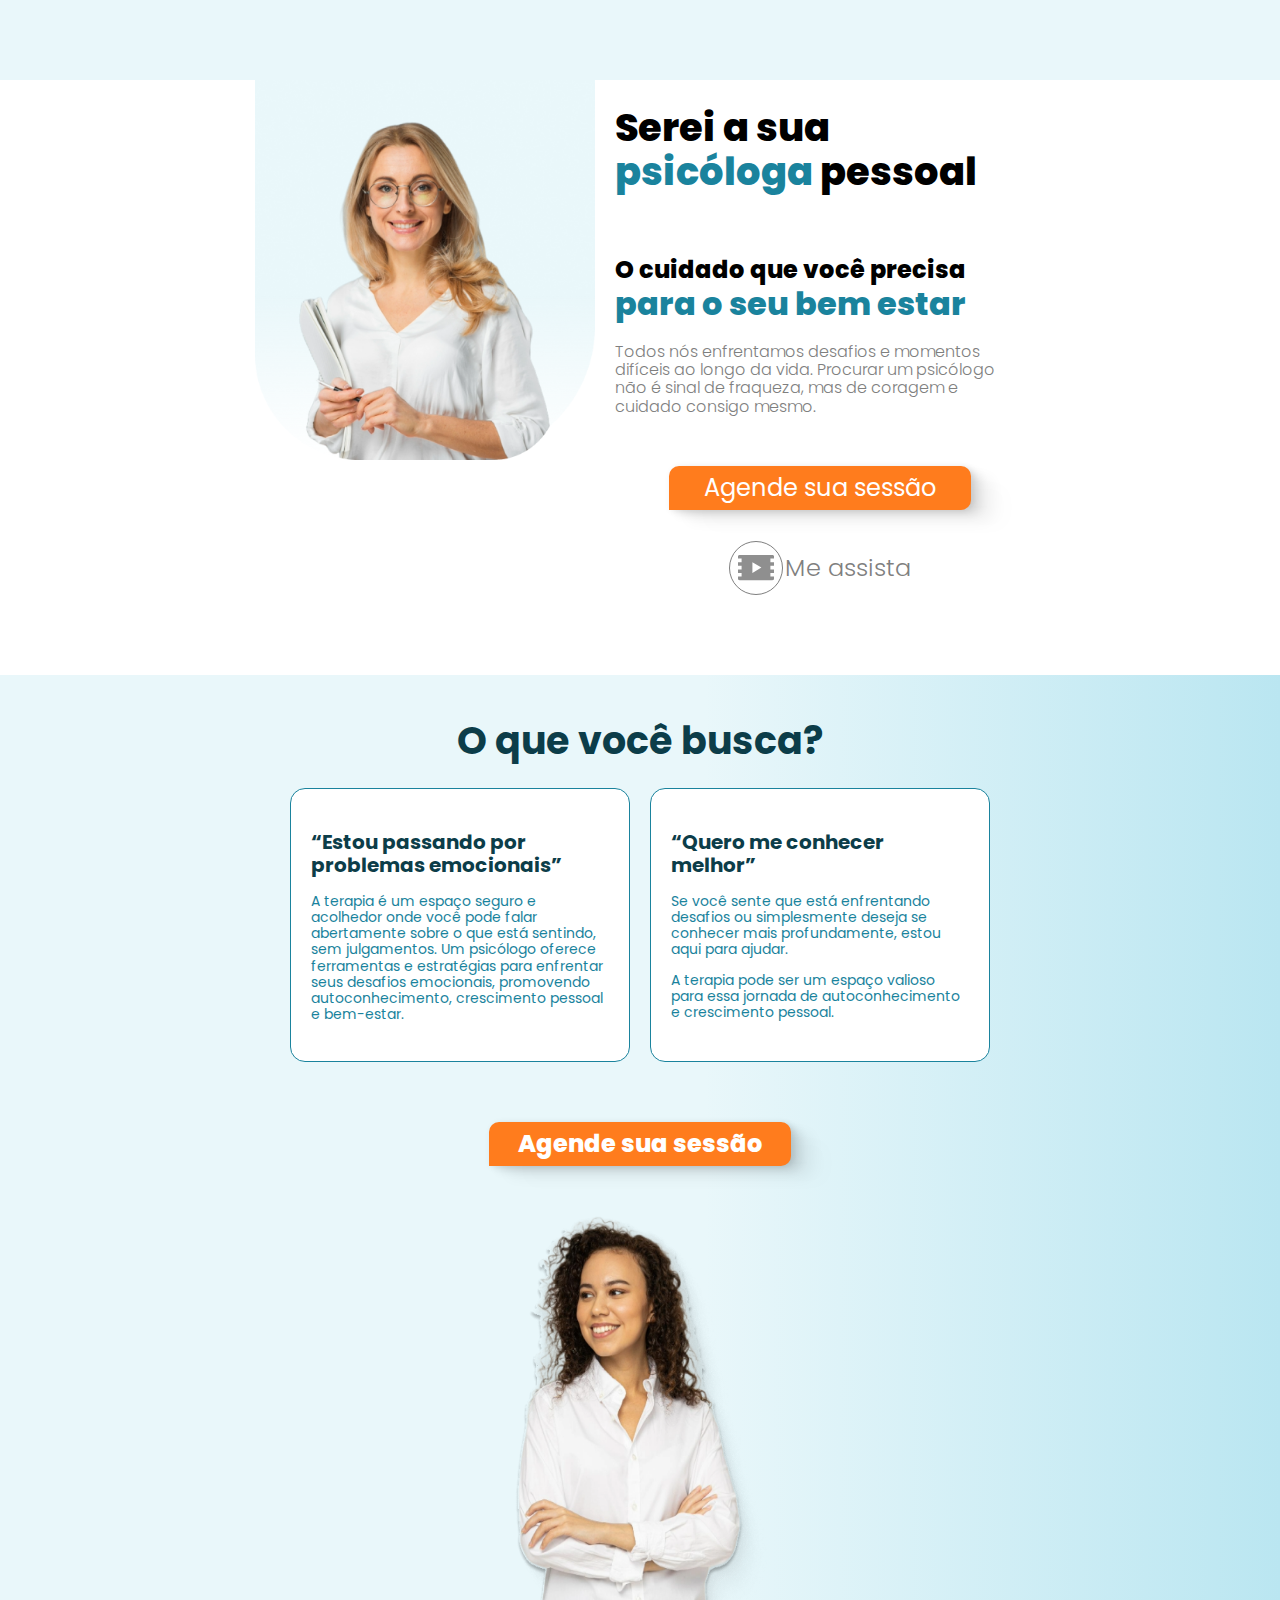
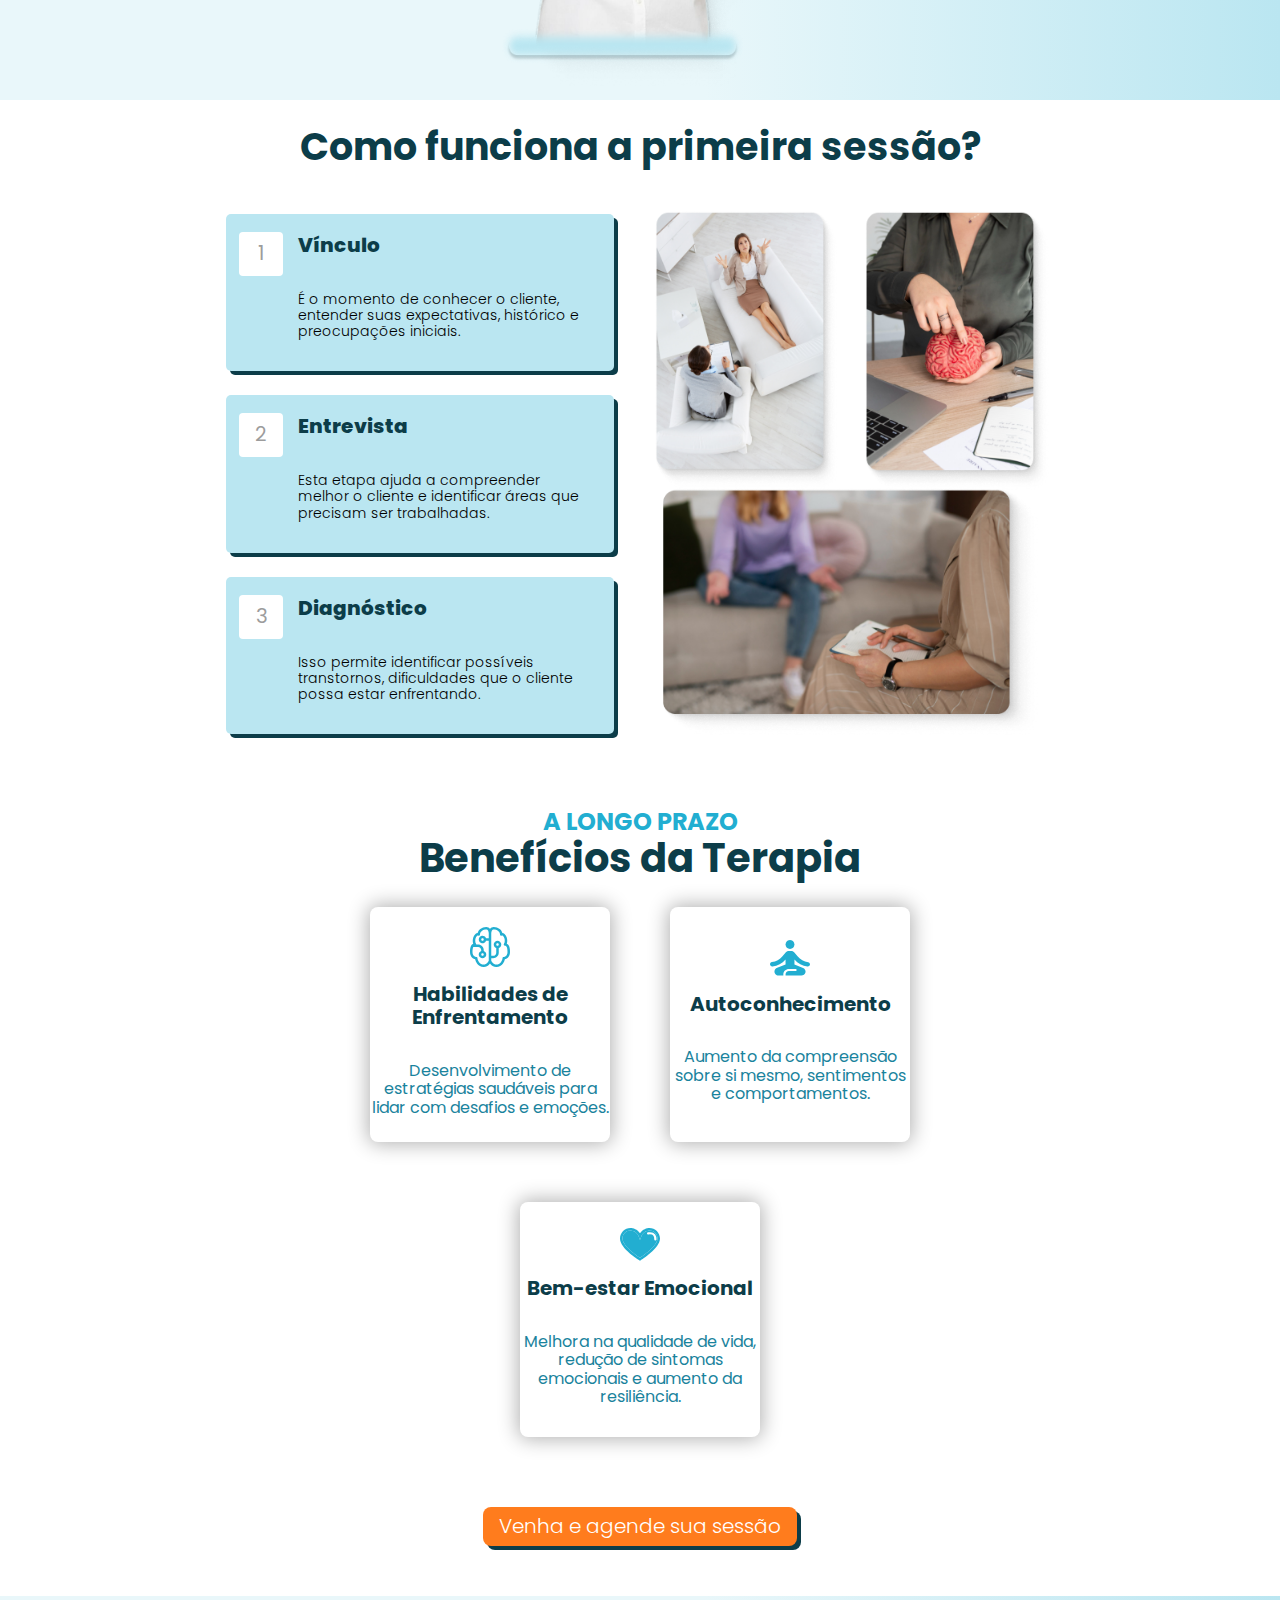
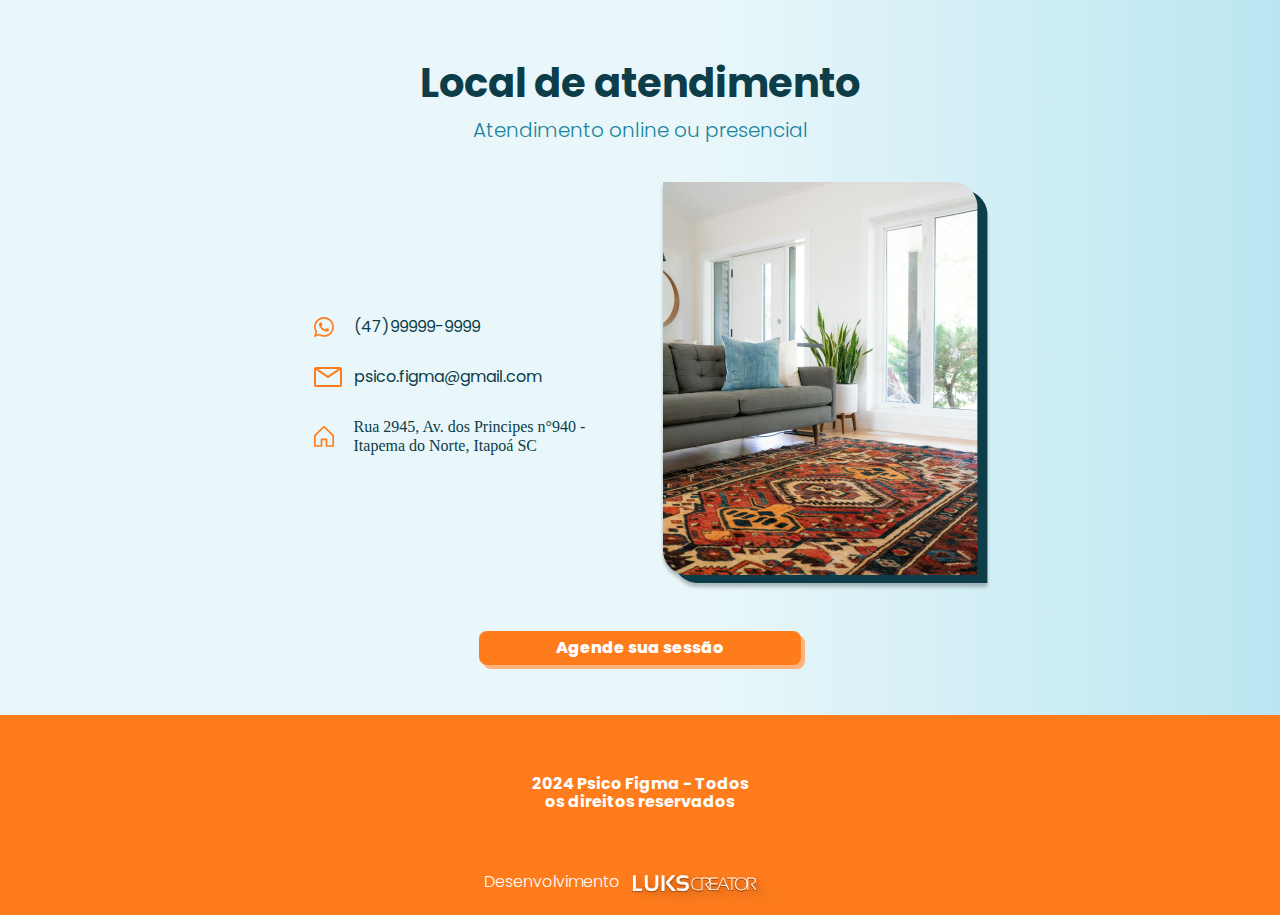
==== commit 2481d52e: "Finalizando o tablet view" ====
--- a/index.html
+++ b/index.html
@@ -13,22 +13,24 @@
 <body>
     <header></header>
     <section id="apresentacao">
-        <img src="src/assets/img/psicologa-loira-bg-gr-azul.png"
-            alt="Psicóloga loira segurando um caderno e uma caneta">
-        <div class="container_apresentacao">
-            <h1 class="apresentacao__titulo">Serei a sua <span>psicóloga</span> pessoal</h1>
-            <h2 class="apresentacao__subtitulo"><span>O cuidado que você precisa</span> para o seu bem estar</h2>
-            <p class="apresentacao__texto">Todos nós enfrentamos desafios e momentos difíceis ao longo da vida. Procurar
-                um psicólogo não é sinal de fraqueza, mas de coragem e cuidado consigo mesmo.</p>
-            <a href="" class="btn__agenda btn-apresentacao">Agende sua sessão</a>
-            <div class="btn__video">
-                <svg width="54" height="54" viewBox="0 0 54 54" fill="none" xmlns="http://www.w3.org/2000/svg">
-                    <path
-                        d="M45 17.6V15.4382C45.0002 15.2493 44.9632 15.0621 44.891 14.8875C44.8188 14.7129 44.7129 14.5543 44.5793 14.4207C44.4457 14.2871 44.2871 14.1812 44.1125 14.109C43.9379 14.0368 43.7507 13.9998 43.5618 14H10.4418C10.2527 13.9998 10.0654 14.0368 9.8906 14.1089C9.7158 14.1811 9.55692 14.2869 9.42304 14.4205C9.28916 14.554 9.18289 14.7127 9.1103 14.8873C9.03772 15.0619 9.00024 15.2491 9 15.4382V17.6H12.6V21.2H9V24.8H12.6V28.4H9V32H12.6V35.6H9V37.7582C8.99976 37.9476 9.0369 38.1352 9.10927 38.3102C9.18164 38.4853 9.28784 38.6443 9.42177 38.7782C9.5557 38.9122 9.71473 39.0184 9.88977 39.0907C10.0648 39.1631 10.2524 39.2002 10.4418 39.2H43.5618C43.7509 39.1998 43.9381 39.1623 44.1127 39.0897C44.2873 39.0171 44.446 38.9108 44.5795 38.777C44.7131 38.6431 44.8189 38.4842 44.8911 38.3094C44.9632 38.1346 45.0002 37.9473 45 37.7582V35.6H41.4V32H45V28.4H41.4V24.8H45V21.2H41.4V17.6H45ZM23.4 32V21.2L32.4 26.6L23.4 32Z"
-                        fill="#8F8F8F" />
-                    <circle cx="27" cy="27" r="26.5" stroke="#7F7F7F" />
-                </svg>
-                <p>Me assista</p>
+        <div class="apresentacao_pad_mar">
+            <img src="src/assets/img/psicologa-loira-bg-gr-azul.png"
+                alt="Psicóloga loira segurando um caderno e uma caneta">
+            <div class="container_apresentacao">
+                <h1 class="apresentacao__titulo">Serei a sua <span>psicóloga</span> pessoal</h1>
+                <h2 class="apresentacao__subtitulo"><span>O cuidado que você precisa</span> para o seu bem estar</h2>
+                <p class="apresentacao__texto">Todos nós enfrentamos desafios e momentos difíceis ao longo da vida. Procurar
+                    um psicólogo não é sinal de fraqueza, mas de coragem e cuidado consigo mesmo.</p>
+                <a href="" class="btn__agenda btn-apresentacao">Agende sua sessão</a>
+                <div class="btn__video">
+                    <svg width="54" height="54" viewBox="0 0 54 54" fill="none" xmlns="http://www.w3.org/2000/svg">
+                        <path
+                            d="M45 17.6V15.4382C45.0002 15.2493 44.9632 15.0621 44.891 14.8875C44.8188 14.7129 44.7129 14.5543 44.5793 14.4207C44.4457 14.2871 44.2871 14.1812 44.1125 14.109C43.9379 14.0368 43.7507 13.9998 43.5618 14H10.4418C10.2527 13.9998 10.0654 14.0368 9.8906 14.1089C9.7158 14.1811 9.55692 14.2869 9.42304 14.4205C9.28916 14.554 9.18289 14.7127 9.1103 14.8873C9.03772 15.0619 9.00024 15.2491 9 15.4382V17.6H12.6V21.2H9V24.8H12.6V28.4H9V32H12.6V35.6H9V37.7582C8.99976 37.9476 9.0369 38.1352 9.10927 38.3102C9.18164 38.4853 9.28784 38.6443 9.42177 38.7782C9.5557 38.9122 9.71473 39.0184 9.88977 39.0907C10.0648 39.1631 10.2524 39.2002 10.4418 39.2H43.5618C43.7509 39.1998 43.9381 39.1623 44.1127 39.0897C44.2873 39.0171 44.446 38.9108 44.5795 38.777C44.7131 38.6431 44.8189 38.4842 44.8911 38.3094C44.9632 38.1346 45.0002 37.9473 45 37.7582V35.6H41.4V32H45V28.4H41.4V24.8H45V21.2H41.4V17.6H45ZM23.4 32V21.2L32.4 26.6L23.4 32Z"
+                            fill="#8F8F8F" />
+                        <circle cx="27" cy="27" r="26.5" stroke="#7F7F7F" />
+                    </svg>
+                    <p>Me assista</p>
+                </div>
             </div>
         </div>
     </section>
@@ -93,9 +95,9 @@
                     </div>
                 </div>
                 <div class="container_grid__img">
-                    <img class="priImg" src="src/assets/img/terapia-vista-de-cima.png" alt="">
-                    <img class="segImg" src="src/assets/img/terapia-identificando.png" alt="">
-                    <img class="treImg" src="src/assets/img/terapia-diagnostico.png" alt="">
+                    <img class=" pSessaoImg priImg" src="src/assets/img/terapia-vista-de-cima.png" alt="">
+                    <img class=" pSessaoImg segImg" src="src/assets/img/terapia-identificando.png" alt="">
+                    <img class=" pSessaoImg treImg" src="src/assets/img/terapia-diagnostico.png" alt="">
                 </div>
             </div>
         </section>
@@ -147,37 +149,39 @@
         <section id="atendimento">
             <h2>Local de atendimento</h2>
             <p>Atendimento online ou presencial</p>
-            <div class="referencias_atendimento">
-                <div class="whatsapp">
-                    <a href="tel:(47)99999-9999">
-                        <svg width="20" height="20" viewBox="0 0 20 20" fill="none" xmlns="http://www.w3.org/2000/svg">
+            <div class="ref-local_flex">
+                <div class="referencias_atendimento">
+                    <div class="whatsapp">
+                        <a href="tel:(47)99999-9999">
+                            <svg width="20" height="20" viewBox="0 0 20 20" fill="none" xmlns="http://www.w3.org/2000/svg">
+                                <path
+                                    d="M17 2.91006C16.0832 1.98399 14.9912 1.24973 13.7876 0.750111C12.5841 0.250494 11.2931 -0.00448012 9.99 5.95696e-05C4.53 5.95696e-05 0.0800002 4.45006 0.0800002 9.91006C0.0800002 11.6601 0.54 13.3601 1.4 14.8601L0 20.0001L5.25 18.6201C6.7 19.4101 8.33 19.8301 9.99 19.8301C15.45 19.8301 19.9 15.3801 19.9 9.92006C19.9 7.27006 18.87 4.78006 17 2.91006ZM9.99 18.1501C8.51 18.1501 7.06 17.7501 5.79 17.0001L5.49 16.8201L2.37 17.6401L3.2 14.6001L3 14.2901C2.17775 12.977 1.74114 11.4593 1.74 9.91006C1.74 5.37006 5.44 1.67006 9.98 1.67006C12.18 1.67006 14.25 2.53006 15.8 4.09006C16.5675 4.85402 17.1757 5.76272 17.5894 6.76348C18.0031 7.76425 18.214 8.83717 18.21 9.92006C18.23 14.4601 14.53 18.1501 9.99 18.1501ZM14.51 11.9901C14.26 11.8701 13.04 11.2701 12.82 11.1801C12.59 11.1001 12.43 11.0601 12.26 11.3001C12.09 11.5501 11.62 12.1101 11.48 12.2701C11.34 12.4401 11.19 12.4601 10.94 12.3301C10.69 12.2101 9.89 11.9401 8.95 11.1001C8.21 10.4401 7.72 9.63006 7.57 9.38006C7.43 9.13006 7.55 9.00006 7.68 8.87006C7.79 8.76006 7.93 8.58006 8.05 8.44006C8.17 8.30006 8.22 8.19006 8.3 8.03006C8.38 7.86006 8.34 7.72006 8.28 7.60006C8.22 7.48006 7.72 6.26006 7.52 5.76006C7.32 5.28006 7.11 5.34006 6.96 5.33006H6.48C6.31 5.33006 6.05 5.39006 5.82 5.64006C5.6 5.89006 4.96 6.49006 4.96 7.71006C4.96 8.93006 5.85 10.1101 5.97 10.2701C6.09 10.4401 7.72 12.9401 10.2 14.0101C10.79 14.2701 11.25 14.4201 11.61 14.5301C12.2 14.7201 12.74 14.6901 13.17 14.6301C13.65 14.5601 14.64 14.0301 14.84 13.4501C15.05 12.8701 15.05 12.3801 14.98 12.2701C14.91 12.1601 14.76 12.1101 14.51 11.9901Z"
+                                    fill="#FF7C1D" />
+                            </svg>
+                            <p>(47)99999-9999</p>
+                        </a>
+                    </div>
+                    <div class="email">
+                        <a href="mailto:psico.figma@gmail.com">
+                            <svg width="28" height="20" viewBox="0 0 28 20" fill="none" xmlns="http://www.w3.org/2000/svg">
+                                <path
+                                    d="M26 0H2C1.46957 0 0.960859 0.210714 0.585786 0.585786C0.210714 0.960859 0 1.46957 0 2V18C0 18.5304 0.210714 19.0391 0.585786 19.4142C0.960859 19.7893 1.46957 20 2 20H26C26.5304 20 27.0391 19.7893 27.4142 19.4142C27.7893 19.0391 28 18.5304 28 18V2C28 1.46957 27.7893 0.960859 27.4142 0.585786C27.0391 0.210714 26.5304 0 26 0ZM23.8 2L14 8.78L4.2 2H23.8ZM2 18V2.91L13.43 10.82C13.5974 10.9361 13.7963 10.9984 14 10.9984C14.2037 10.9984 14.4026 10.9361 14.57 10.82L26 2.91V18H2Z"
+                                    fill="#FF7C1D" />
+                            </svg>
+                            <p>psico.figma@gmail.com</p>
+                        </a>
+                    </div>
+                    <div class="endereco">
+                        <svg width="20" height="21" viewBox="0 0 20 21" fill="none" xmlns="http://www.w3.org/2000/svg">
                             <path
-                                d="M17 2.91006C16.0832 1.98399 14.9912 1.24973 13.7876 0.750111C12.5841 0.250494 11.2931 -0.00448012 9.99 5.95696e-05C4.53 5.95696e-05 0.0800002 4.45006 0.0800002 9.91006C0.0800002 11.6601 0.54 13.3601 1.4 14.8601L0 20.0001L5.25 18.6201C6.7 19.4101 8.33 19.8301 9.99 19.8301C15.45 19.8301 19.9 15.3801 19.9 9.92006C19.9 7.27006 18.87 4.78006 17 2.91006ZM9.99 18.1501C8.51 18.1501 7.06 17.7501 5.79 17.0001L5.49 16.8201L2.37 17.6401L3.2 14.6001L3 14.2901C2.17775 12.977 1.74114 11.4593 1.74 9.91006C1.74 5.37006 5.44 1.67006 9.98 1.67006C12.18 1.67006 14.25 2.53006 15.8 4.09006C16.5675 4.85402 17.1757 5.76272 17.5894 6.76348C18.0031 7.76425 18.214 8.83717 18.21 9.92006C18.23 14.4601 14.53 18.1501 9.99 18.1501ZM14.51 11.9901C14.26 11.8701 13.04 11.2701 12.82 11.1801C12.59 11.1001 12.43 11.0601 12.26 11.3001C12.09 11.5501 11.62 12.1101 11.48 12.2701C11.34 12.4401 11.19 12.4601 10.94 12.3301C10.69 12.2101 9.89 11.9401 8.95 11.1001C8.21 10.4401 7.72 9.63006 7.57 9.38006C7.43 9.13006 7.55 9.00006 7.68 8.87006C7.79 8.76006 7.93 8.58006 8.05 8.44006C8.17 8.30006 8.22 8.19006 8.3 8.03006C8.38 7.86006 8.34 7.72006 8.28 7.60006C8.22 7.48006 7.72 6.26006 7.52 5.76006C7.32 5.28006 7.11 5.34006 6.96 5.33006H6.48C6.31 5.33006 6.05 5.39006 5.82 5.64006C5.6 5.89006 4.96 6.49006 4.96 7.71006C4.96 8.93006 5.85 10.1101 5.97 10.2701C6.09 10.4401 7.72 12.9401 10.2 14.0101C10.79 14.2701 11.25 14.4201 11.61 14.5301C12.2 14.7201 12.74 14.6901 13.17 14.6301C13.65 14.5601 14.64 14.0301 14.84 13.4501C15.05 12.8701 15.05 12.3801 14.98 12.2701C14.91 12.1601 14.76 12.1101 14.51 11.9901Z"
+                                d="M19.5114 8.82109L11.1781 0.487769C10.8656 0.175445 10.4418 0 10 0C9.55816 0 9.13441 0.175445 8.82188 0.487769L0.488551 8.82109C0.333035 8.97546 0.209759 9.15919 0.125889 9.36163C0.0420193 9.56406 -0.000769433 9.78114 1.04724e-05 10.0003V20.0002C1.04724e-05 20.2213 0.0878079 20.4332 0.244088 20.5895C0.400368 20.7458 0.612329 20.8336 0.833343 20.8336H7.5C7.72102 20.8336 7.93298 20.7458 8.08926 20.5895C8.24554 20.4332 8.33333 20.2213 8.33333 20.0002V14.1669H11.6667V20.0002C11.6667 20.2213 11.7545 20.4332 11.9107 20.5895C12.067 20.7458 12.279 20.8336 12.5 20.8336H19.1667C19.3877 20.8336 19.5996 20.7458 19.7559 20.5895C19.9122 20.4332 20 20.2213 20 20.0002V10.0003C20.0008 9.78114 19.958 9.56406 19.8741 9.36163C19.7902 9.15919 19.667 8.97546 19.5114 8.82109ZM18.3333 19.1669H13.3333V13.3336C13.3333 13.1126 13.2455 12.9006 13.0893 12.7443C12.933 12.5881 12.721 12.5003 12.5 12.5003H7.5C7.27899 12.5003 7.06703 12.5881 6.91075 12.7443C6.75447 12.9006 6.66667 13.1126 6.66667 13.3336V19.1669H1.66668V10.0003L10 1.66693L18.3333 10.0003V19.1669Z"
                                 fill="#FF7C1D" />
                         </svg>
-                        <p>(47)99999-9999</p>
-                    </a>
-                </div>
-                <div class="email">
-                    <a href="mailto:psico.figma@gmail.com">
-                        <svg width="28" height="20" viewBox="0 0 28 20" fill="none" xmlns="http://www.w3.org/2000/svg">
-                            <path
-                                d="M26 0H2C1.46957 0 0.960859 0.210714 0.585786 0.585786C0.210714 0.960859 0 1.46957 0 2V18C0 18.5304 0.210714 19.0391 0.585786 19.4142C0.960859 19.7893 1.46957 20 2 20H26C26.5304 20 27.0391 19.7893 27.4142 19.4142C27.7893 19.0391 28 18.5304 28 18V2C28 1.46957 27.7893 0.960859 27.4142 0.585786C27.0391 0.210714 26.5304 0 26 0ZM23.8 2L14 8.78L4.2 2H23.8ZM2 18V2.91L13.43 10.82C13.5974 10.9361 13.7963 10.9984 14 10.9984C14.2037 10.9984 14.4026 10.9361 14.57 10.82L26 2.91V18H2Z"
-                                fill="#FF7C1D" />
-                        </svg>
-                        <p>psico.figma@gmail.com</p>
-                    </a>
-                </div>
-                <div class="endereco">
-                    <svg width="20" height="21" viewBox="0 0 20 21" fill="none" xmlns="http://www.w3.org/2000/svg">
-                        <path
-                            d="M19.5114 8.82109L11.1781 0.487769C10.8656 0.175445 10.4418 0 10 0C9.55816 0 9.13441 0.175445 8.82188 0.487769L0.488551 8.82109C0.333035 8.97546 0.209759 9.15919 0.125889 9.36163C0.0420193 9.56406 -0.000769433 9.78114 1.04724e-05 10.0003V20.0002C1.04724e-05 20.2213 0.0878079 20.4332 0.244088 20.5895C0.400368 20.7458 0.612329 20.8336 0.833343 20.8336H7.5C7.72102 20.8336 7.93298 20.7458 8.08926 20.5895C8.24554 20.4332 8.33333 20.2213 8.33333 20.0002V14.1669H11.6667V20.0002C11.6667 20.2213 11.7545 20.4332 11.9107 20.5895C12.067 20.7458 12.279 20.8336 12.5 20.8336H19.1667C19.3877 20.8336 19.5996 20.7458 19.7559 20.5895C19.9122 20.4332 20 20.2213 20 20.0002V10.0003C20.0008 9.78114 19.958 9.56406 19.8741 9.36163C19.7902 9.15919 19.667 8.97546 19.5114 8.82109ZM18.3333 19.1669H13.3333V13.3336C13.3333 13.1126 13.2455 12.9006 13.0893 12.7443C12.933 12.5881 12.721 12.5003 12.5 12.5003H7.5C7.27899 12.5003 7.06703 12.5881 6.91075 12.7443C6.75447 12.9006 6.66667 13.1126 6.66667 13.3336V19.1669H1.66668V10.0003L10 1.66693L18.3333 10.0003V19.1669Z"
-                            fill="#FF7C1D" />
-                    </svg>
-                    <p>Rua 2945, Av. dos Principes n°940 - Itapema do Norte, Itapoá SC</p>
-                </div>
-            </div>
-            <img src="src/assets/img/local-atendimento.png" alt="">
+                        <p>Rua 2945, Av. dos Principes n°940 - Itapema do Norte, Itapoá SC</p>
+                    </div>
+                </div>
+                <img src="src/assets/img/local-atendimento.png" alt="">
+            </div>
             <a href="" class="btn__agenda btn-local">Agende sua sessão</a>
         </section>
     </main>
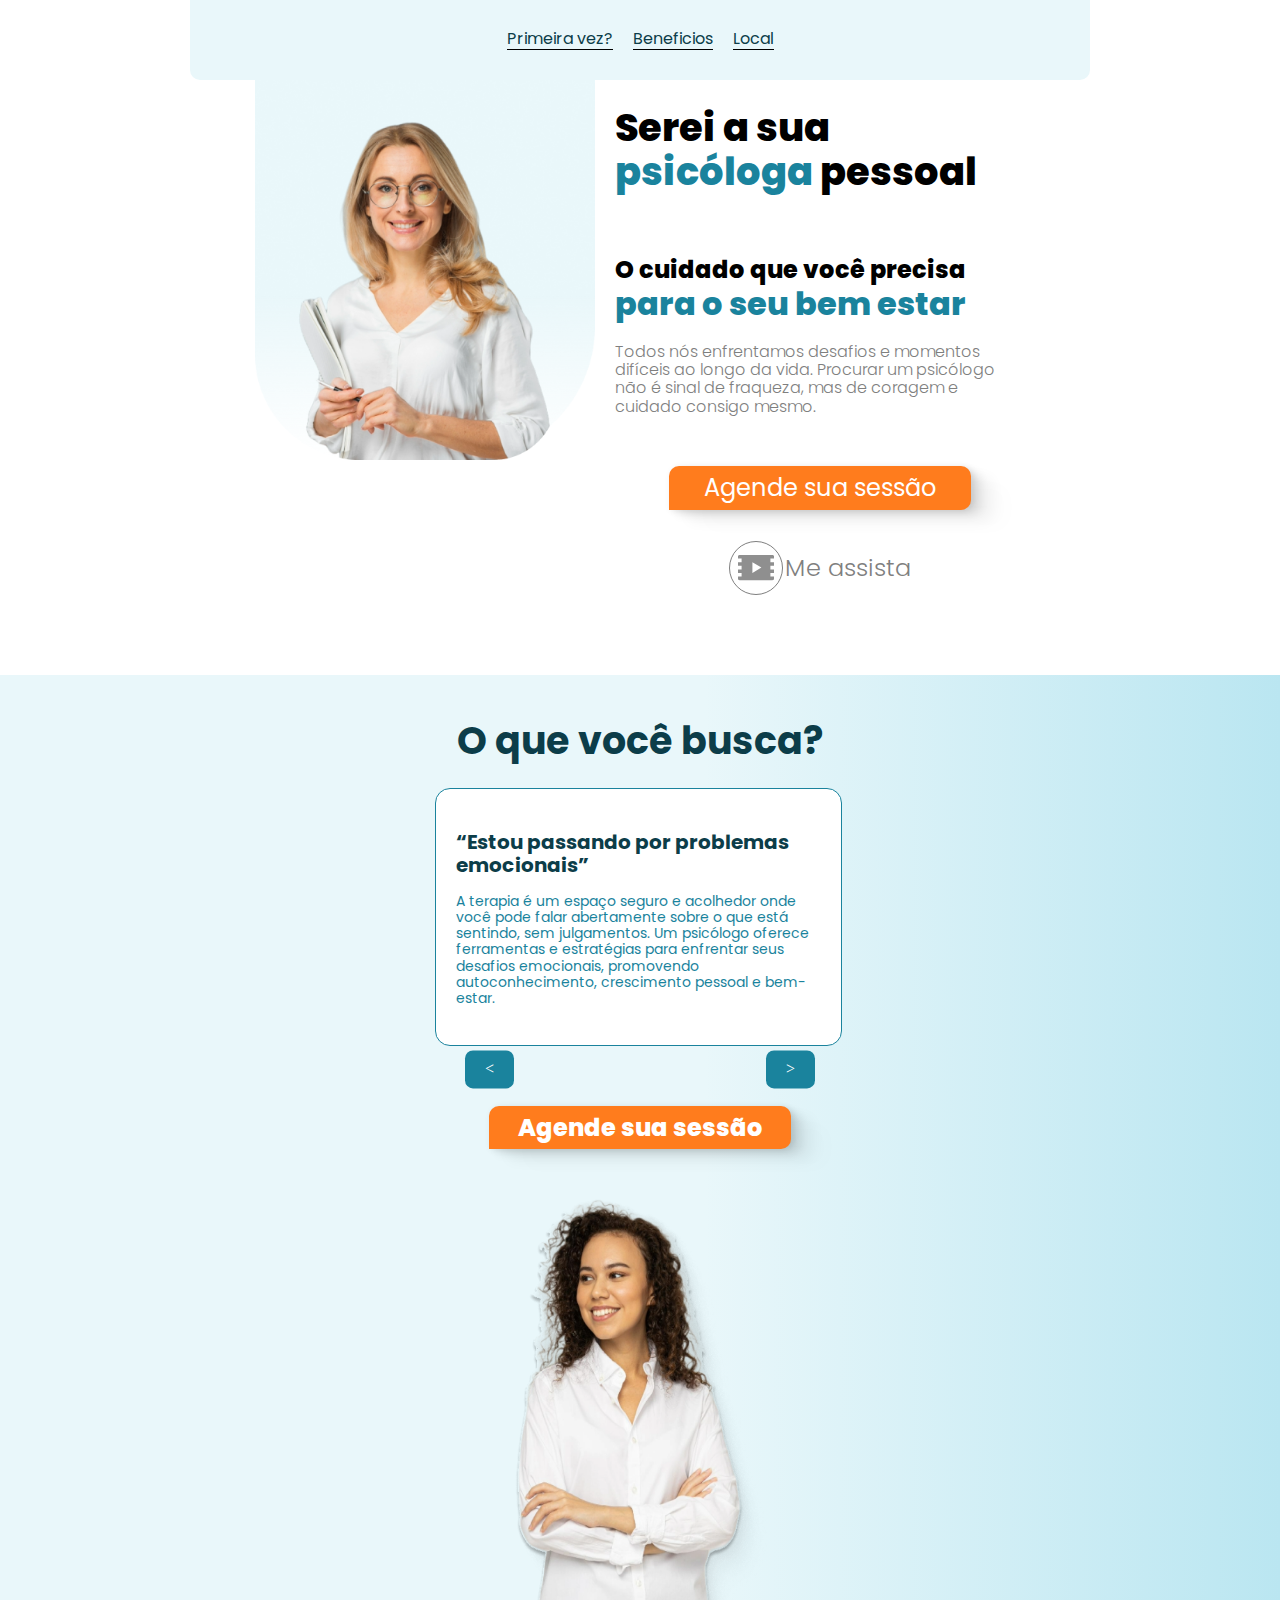
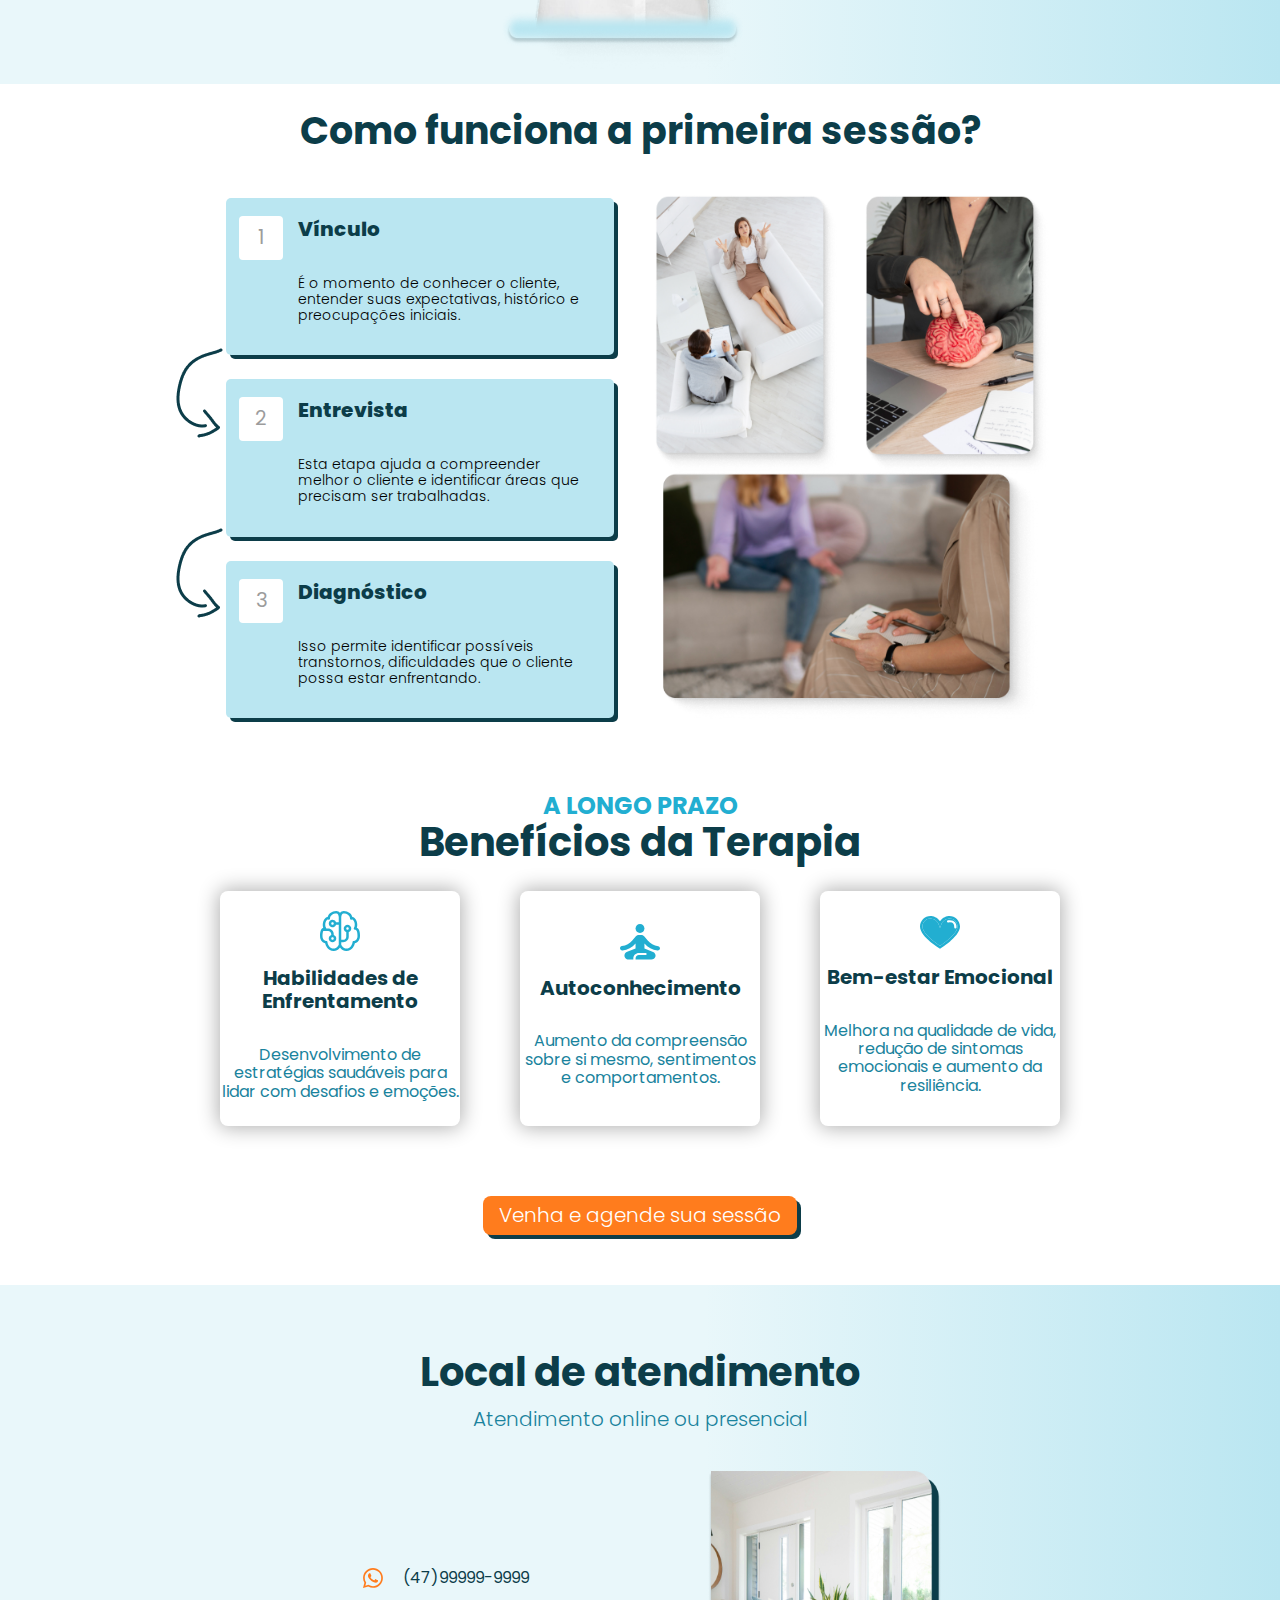
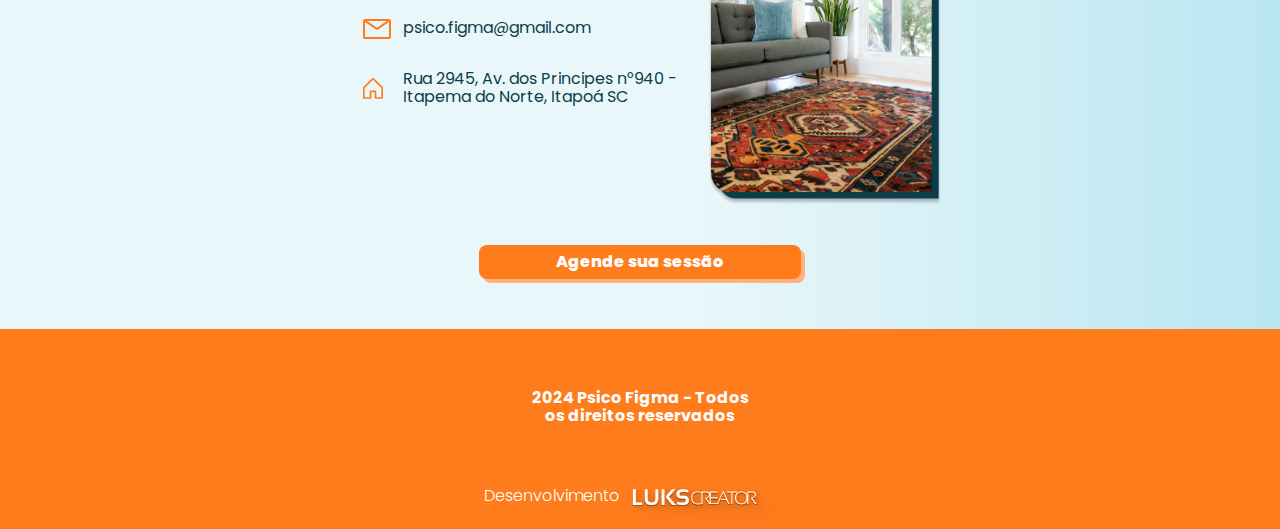
==== commit ef2cfef1: "Envio" ====
--- a/index.html
+++ b/index.html
@@ -11,7 +11,13 @@
 </head>
 
 <body>
-    <header></header>
+    <header>
+        <nav>
+            <a href="#primeiraSessao">Primeira vez?</a>
+            <a href="#beneficios">Beneficios</a>
+            <a href="#atendimento">Local</a>
+        </nav>
+    </header>
     <section id="apresentacao">
         <div class="apresentacao_pad_mar">
             <img src="src/assets/img/psicologa-loira-bg-gr-azul.png"
@@ -56,6 +62,8 @@
                             autoconhecimento e crescimento pessoal.</p>
                     </div>
                 </div>
+                <button id="antBtn"><</button>
+                <button id="proBtn">></button>
                 <a href="" class="btn__agenda btn-buscar">Agende sua sessão</a>
             </div>
             <div class="psicologa">
@@ -245,6 +253,7 @@
             </a>
         </div>
     </footer>
+    <script src="src/assets/js/slider.js"></script>
 </body>
 
 </html>